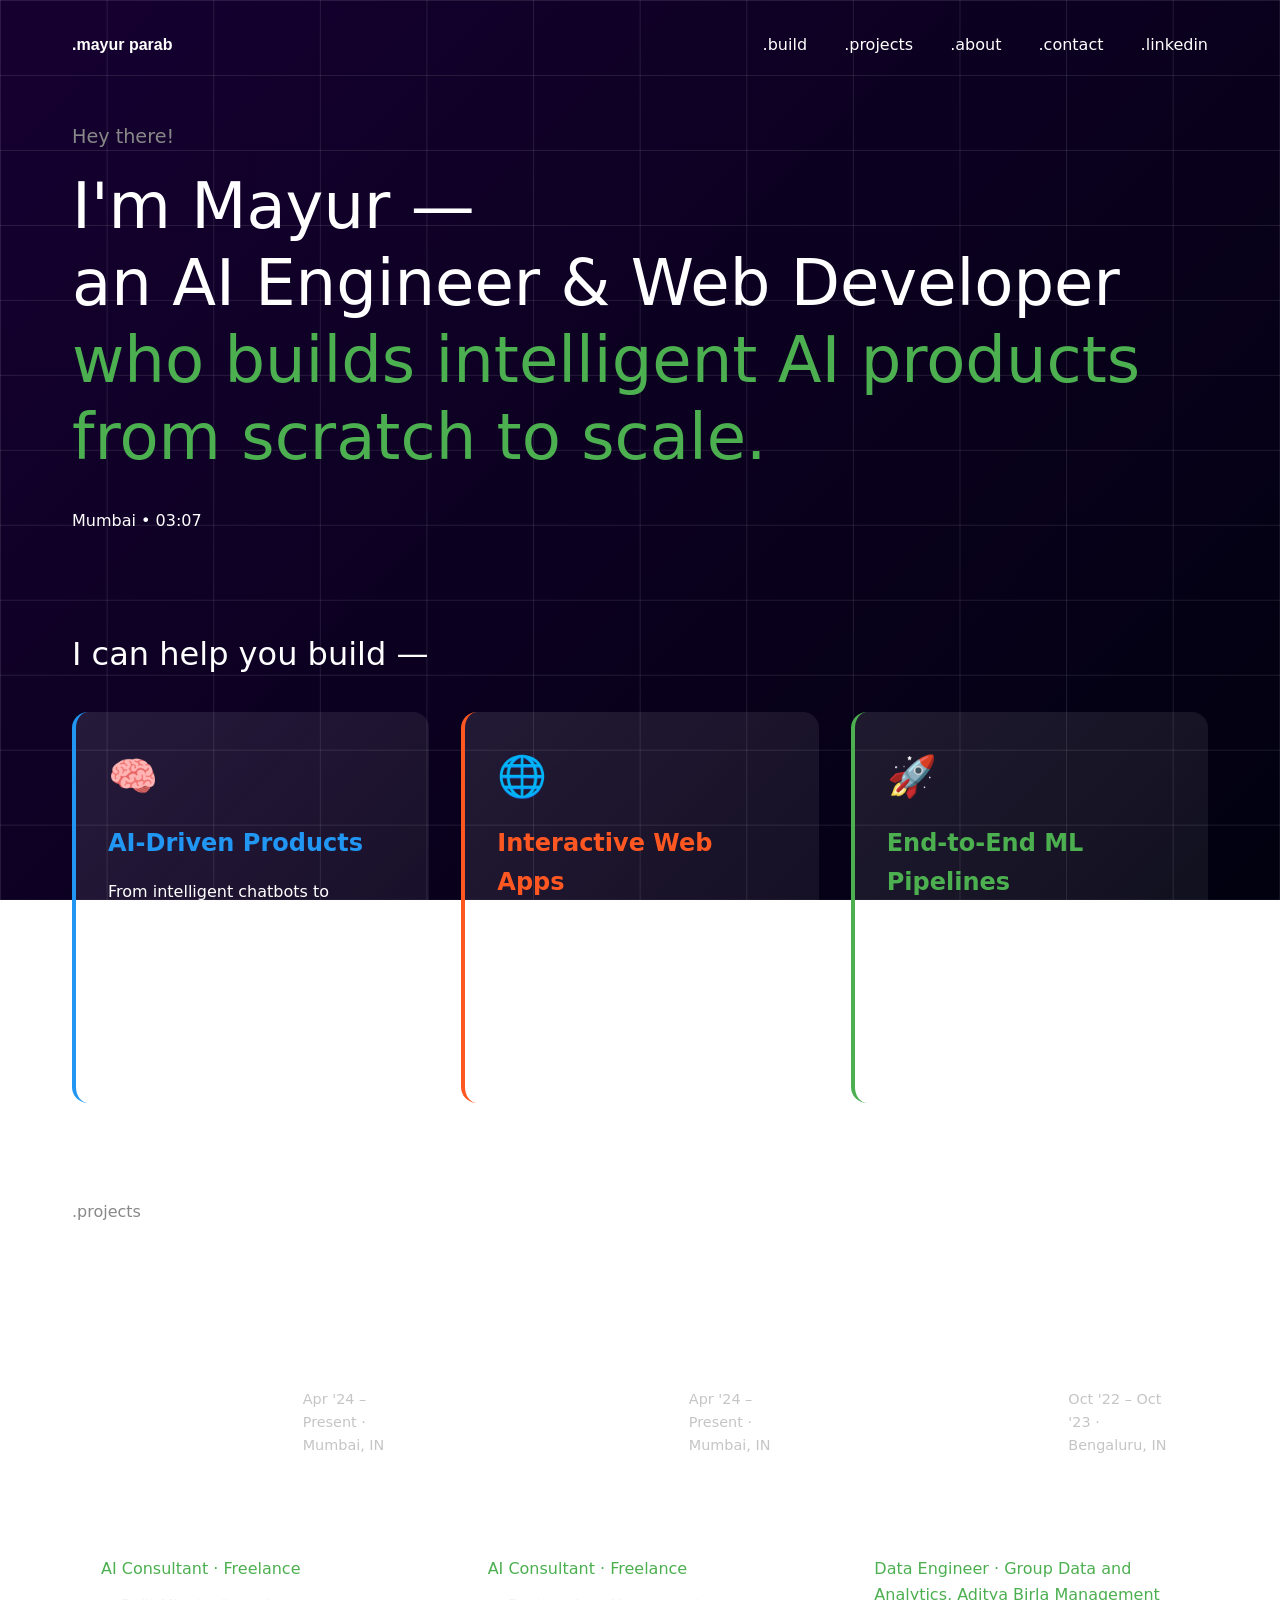
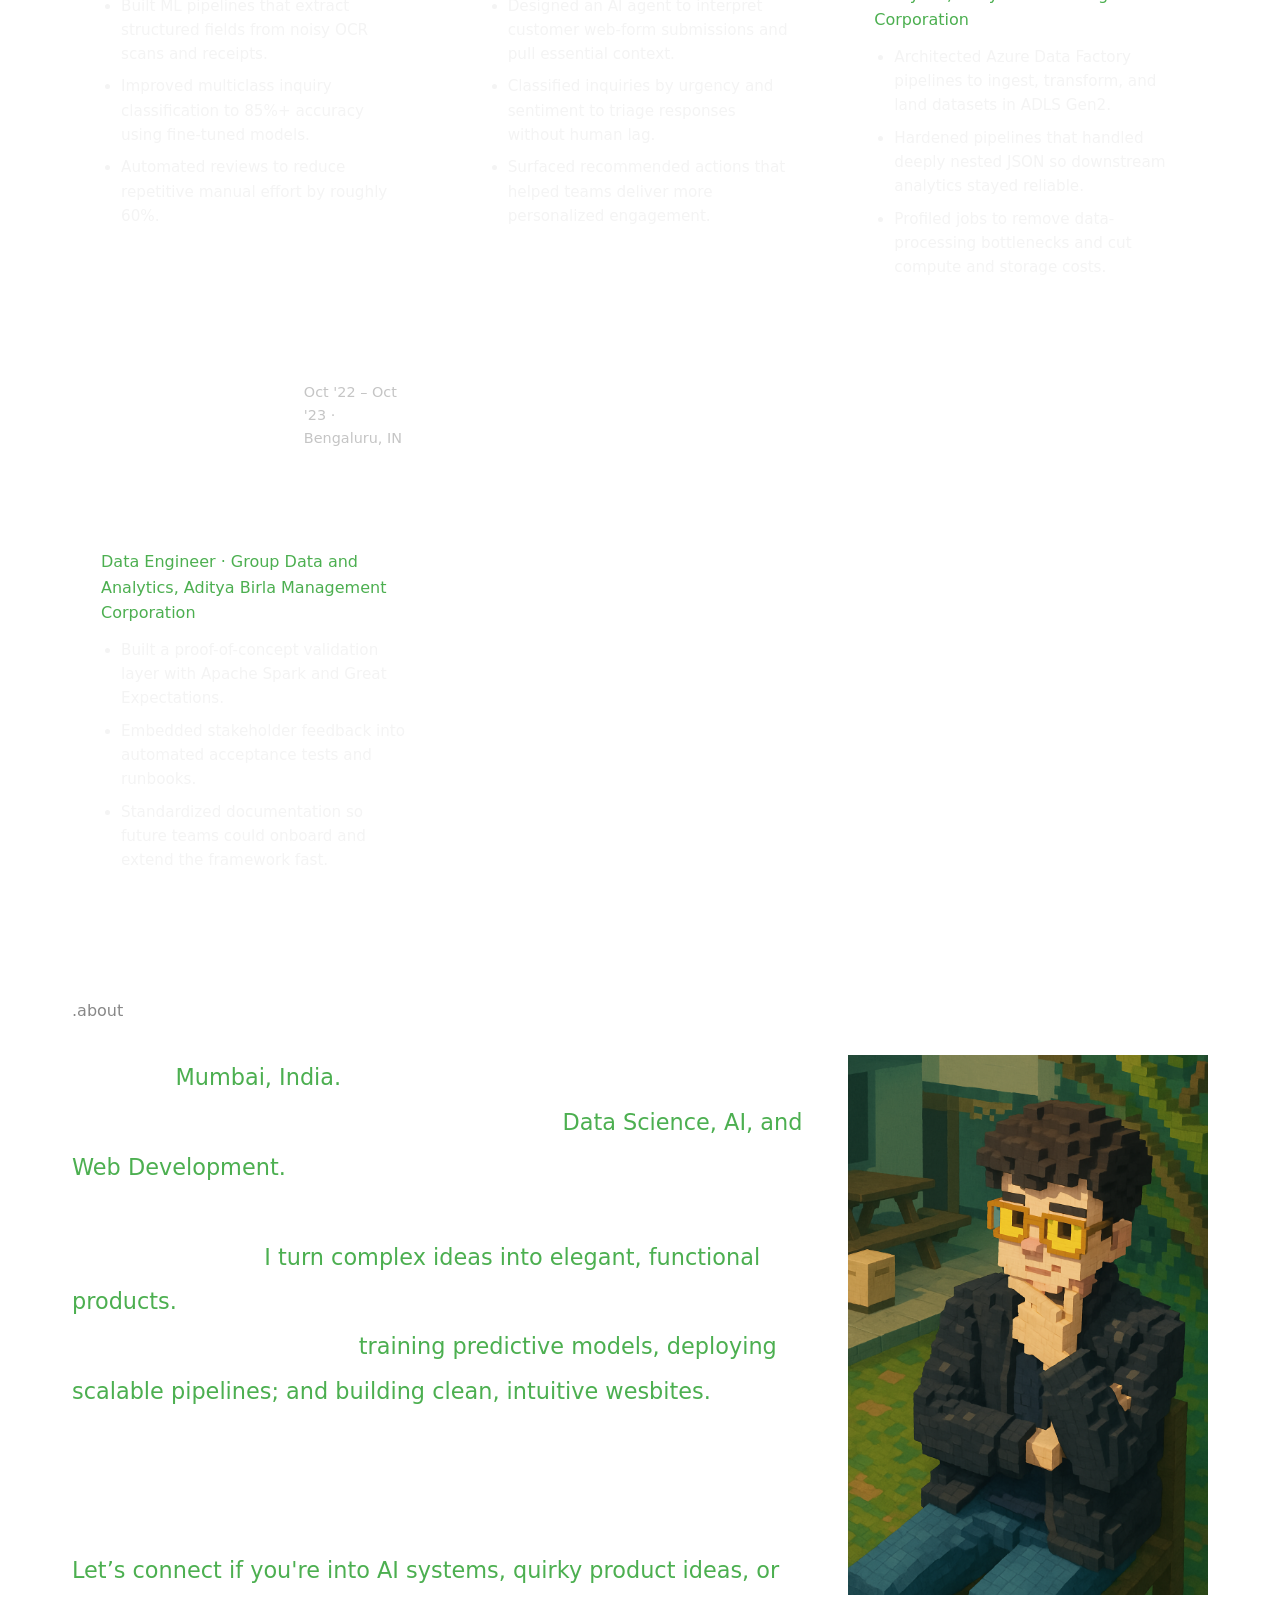
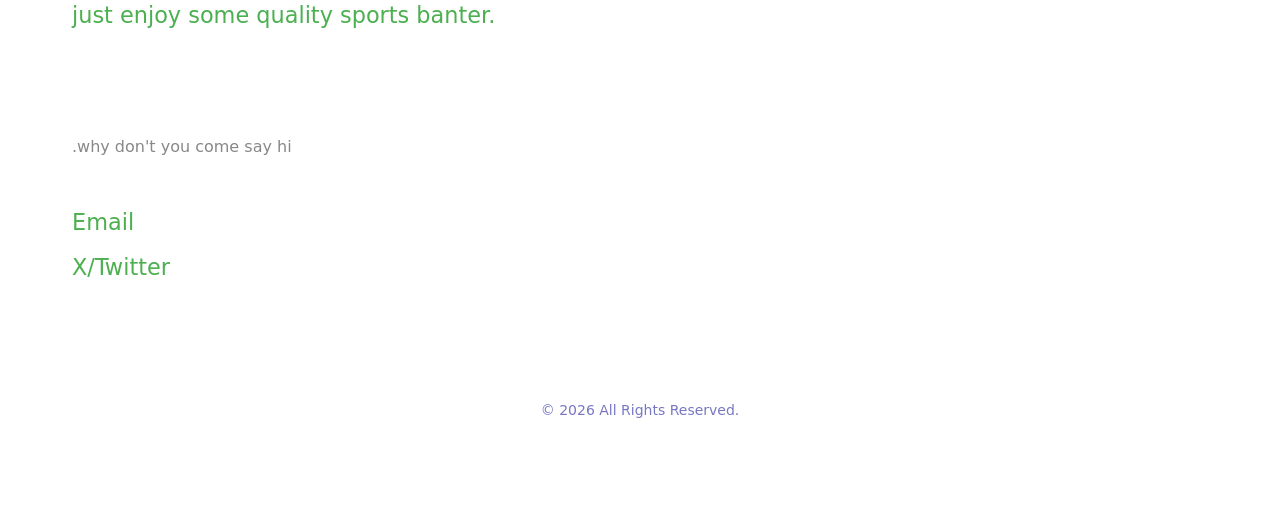
==== index.html @ 7524eac6 "updated" ====
<!DOCTYPE html>
<html lang="en">
<head>
    <meta charset="UTF-8">
    <meta name="viewport" content="width=device-width, initial-scale=1.0">
    <title>Mayur Parab - AI Engineer & Web Dev</title>
    <link rel="stylesheet" href="styles.css">
    <link rel="icon" href="data:image/svg+xml,<svg xmlns=%22http://www.w3.org/2000/svg%22 viewBox=%220 0 100 100%22><text y=%22.9em%22 font-size=%2290%22>🤖</text></svg>">
</head>
<body>
    <div class="grid-overlay"></div>
    <div class="container">
        <header class="fade-in-left">
            <div class="logo">.mayur parab</div>
            <nav>
                <a href="#build">.build</a>
                <a href="#projects">.projects</a>
                <a href="#about">.about</a>
                <a href="#contact">.contact</a>
                <a href="https://linkedin.com/in/mayurparab23" target="_blank" rel="noopener noreferrer">.linkedin</a>
            </nav>
        </header>
        <script src="config.js"></script>
        <main role="main">
            <section class="intro fade-in-left">
                <p class="greeting">Hey there!</p>
                <h1>I'm Mayur — <br>
                <span>an AI Engineer & Web Developer</span><br>
                <span class="highlight">who builds intelligent AI products from scratch to scale.</span> </h1>
                <div class="intro-footer">
                    <p id="location-info">Mumbai • 12:07 • ☁️ 28°C</p>
                    <!-- <button id="intro-resume-button" class="resume-button">.download resume</button> -->
                </div>
            </section>

            <section id="build" class="section fade-in-left">
                <h2 class="section-title-services">I can help you build —</h2>
                <div class="services-grid">
                    <div class="service-card" style="--card-color: #2196F3;">
                        <div class="service-icon">🧠</div>
                        <h3>AI-Driven Products</h3>
                        <p>From intelligent chatbots to personalized recommendation engines and LLM-powered tools — I design and develop AI systems that drive real user engagement and value.</p>
                    </div>
                    
                    <div class="service-card" style="--card-color: #FF5722;">
                        <div class="service-icon">🌐</div>
                        <h3>Interactive Web Apps</h3>
                        <p>Need a sleek frontend and robust backend? I build full-stack web applications using React, Node.js, and MongoDB, with a focus on performance, UX, and scalability.</p>
                    </div>
                    
                    <div class="service-card" style="--card-color: #4CAF50;">
                        <div class="service-icon">🚀</div>
                        <h3>End-to-End ML Pipelines</h3>
                        <p>I develop scalable machine learning pipelines—from raw data ingestion and preprocessing to model deployment on cloud platforms (AWS,GCP), with MLOps best practices and CI/CD integration.</p>
                    </div>
                </div>
            </section>

            <section id="projects" class="section projects-section fade-in-left">
                <p class="section-title">.projects</p>
                <h2 class="section-title-services">Recent builds grounded in real-world impact</h2>
                <div class="projects-grid">
                    <article class="project-card">
                        <header class="project-header">
                            <h3>AI-powered Document Processing</h3>
                            <p class="project-meta">Apr '24 &ndash; Present &middot; Mumbai, IN</p>
                        </header>
                        <p class="project-role">AI Consultant &middot; Freelance</p>
                        <ul>
                            <li>Built ML pipelines that extract structured fields from noisy OCR scans and receipts.</li>
                            <li>Improved multiclass inquiry classification to 85%+ accuracy using fine-tuned models.</li>
                            <li>Automated reviews to reduce repetitive manual effort by roughly 60%.</li>
                        </ul>
                    </article>
                    <article class="project-card">
                        <header class="project-header">
                            <h3>Customer Inquiry Handling Agent</h3>
                            <p class="project-meta">Apr '24 &ndash; Present &middot; Mumbai, IN</p>
                        </header>
                        <p class="project-role">AI Consultant &middot; Freelance</p>
                        <ul>
                            <li>Designed an AI agent to interpret customer web-form submissions and pull essential context.</li>
                            <li>Classified inquiries by urgency and sentiment to triage responses without human lag.</li>
                            <li>Surfaced recommended actions that helped teams deliver more personalized engagement.</li>
                        </ul>
                    </article>
                    <article class="project-card">
                        <header class="project-header">
                            <h3>Azure Data Lake Ingestion Suite</h3>
                            <p class="project-meta">Oct '22 &ndash; Oct '23 &middot; Bengaluru, IN</p>
                        </header>
                        <p class="project-role">Data Engineer &middot; Group Data and Analytics, Aditya Birla Management Corporation</p>
                        <ul>
                            <li>Architected Azure Data Factory pipelines to ingest, transform, and land datasets in ADLS Gen2.</li>
                            <li>Hardened pipelines that handled deeply nested JSON so downstream analytics stayed reliable.</li>
                            <li>Profiled jobs to remove data-processing bottlenecks and cut compute and storage costs.</li>
                        </ul>
                    </article>
                    <article class="project-card">
                        <header class="project-header">
                            <h3>Data Quality Automation Framework</h3>
                            <p class="project-meta">Oct '22 &ndash; Oct '23 &middot; Bengaluru, IN</p>
                        </header>
                        <p class="project-role">Data Engineer &middot; Group Data and Analytics, Aditya Birla Management Corporation</p>
                        <ul>
                            <li>Built a proof-of-concept validation layer with Apache Spark and Great Expectations.</li>
                            <li>Embedded stakeholder feedback into automated acceptance tests and runbooks.</li>
                            <li>Standardized documentation so future teams could onboard and extend the framework fast.</li>
                        </ul>
                    </article>
                </div>
            </section>

            <section id="about" class="section">
                <h2 class="section-title fade-in-left">.about</h2>
                <div class="about-content">
                    <div class="about-text fade-in-left">
                        <p>Based in <span class="highlight">Mumbai, India.</span><br>
                        I’m a hybrid engineer at the intersection of <span class="highlight">Data Science, AI, and Web Development.</span> <br>
                        With experience building ML systems and shipping production-ready web apps, <span class="highlight">I turn complex ideas into elegant, functional products.</span> <br>
                        I work across the stack— <span class="highlight">training predictive models, deploying scalable pipelines; and building clean, intuitive wesbites.</span> <br> 
                        When I’m not optimizing code or debugging workflows, you’ll find me buried in sports stats, thinking of new ways data can explain the beautiful chaos of the game. <br>
                        <span class="highlight">Let’s connect if you're into AI systems, quirky product ideas, or just enjoy some quality sports banter.</span></p>
                    </div>
                    <div class="about-image fade-in-right">
                        <img src="img\myooor_imageGen.png" alt="Mayur Parab">
                    </div>
                </div>
                <!-- <a href="#" class="section-link">about me →</a>-->
            </section>

            <section id="contact" class="section fade-in-left">
                <h2 class="section-title">.why don't you come say hi</h2>
                <div class="contact-content">
                    <div class="social-links">
                        <div class="social-link">
                            <a href="mailto:mayur.parab1223@gmail.com" class="contact-link">
                                <span class="service-name">Email</span>
                            </a>
                            <span class="service-description">- for your queries</span>
                        </div>
                        
                        <div class="social-link">
                            <a href="https://x.com/_myoooor" class="contact-link">
                                <span class="service-name">X/Twitter</span>
                            </a>
                            <span class="service-description">- my thoughts on AI, Sports, and Life</span>
                        </div>
                    </div>
                </div>
            </section>
        </main>
        <footer class="site-footer">
            <div class="container">
              <p class="copyright">&copy; <span id="current-year"></span> All Rights Reserved.</p>
            </div>
        </footer>
    </div>
    <script src="script.js"></script>
</body>
</html>
---- styles.css ----
:root {
    /* --bg-color: #121212; */
    --bg-color-start: #160031;
    --bg-color-end: #01010f;
    --text-color: #ffffff;
    --accent-color: #4CAF50;
    --grid-color: rgba(255, 255, 255, 0.1);
}

* {
    box-sizing: border-box;
    margin: 0;
    padding: 0;
}

body {
    font-family: system-ui, -apple-system, BlinkMacSystemFont, 'Segoe UI', Roboto, Oxygen, Ubuntu, Cantarell, 'Open Sans', 'Helvetica Neue', sans-serif;
    background: linear-gradient(135deg, var(--bg-color-start) 0%, var(--bg-color-end) 100%);
    background-attachment: fixed;
    /* background-color: var(--bg-color); */
    color: var(--text-color);
    line-height: 1.6;
}

.container {
    max-width: 1200px;
    margin: 0 auto;
    padding: 2rem;
}

.grid-overlay {
    position: fixed;
    top: 0;
    left: 0;
    right: 0;
    bottom: 0;
    background-image: 
        linear-gradient(to right, var(--grid-color) 1px, transparent 1px),
        linear-gradient(to bottom, var(--grid-color) 1px, transparent 1px);
    background-size: 8.33% 8.33%;
    z-index: -1;
}

header {
    display: flex;
    justify-content: space-between;
    align-items: center;
    margin-bottom: 4rem;
}

.logo {
    font-size: 1rem;
    font-weight: bold;
    font-family: Helvetica, Arial, sans-serif;
}

nav a {
    color: var(--text-color);
    text-decoration: none;
    margin-left: 2rem;
    font-size: 1rem;
}

nav a:hover {
    color: var(--accent-color);
}

.intro {
    margin-bottom: 6rem;
}

.greeting {
    font-size: 1.2rem;
    margin-bottom: 1rem;
    color: #888; /* Light gray color */
}

h1 {
    font-size: 4rem;
    line-height: 1.2;
    margin-bottom: 2rem;
    font-weight: normal;
}

.highlight {
    color: var(--accent-color);
}

.location {
    font-size: 1rem;
    opacity: 0.7;
    margin-top: 1rem;
}

/* .project {
    margin-bottom: 2rem;
    border-radius: 8px;
    overflow: hidden;
    transition: transform 0.3s ease;
    cursor: pointer;
}

.project-content {
    max-height: 400px;
    overflow: hidden;
    transition: max-height 0.5s ease;
} */


.services-grid {
    display: grid;
    grid-template-columns: repeat(auto-fill, minmax(300px, 1fr));
    gap: 2rem;
    margin-top: 2rem;
}

.service-card {
    background: linear-gradient(135deg, 
                rgba(255, 255, 255, 0.1), 
                rgba(255, 255, 255, 0.05));
    border-radius: 16px;
    backdrop-filter: blur(5px);
    border-left: 4px solid var(--card-color);
    padding: 2rem;
    transition: transform 0.3s ease, box-shadow 0.3s ease;
    position: relative;
    overflow: hidden;
}

.service-card::before {
    content: '';
    position: absolute;
    top: 0;
    left: 0;
    width: 100%;
    height: 100%;
    background: linear-gradient(135deg, 
                rgba(var(--card-color-rgb), 0.2), 
                transparent);
    opacity: 0;
    transition: opacity 0.3s ease;
    z-index: -1;
}

.service-card:hover {
    transform: translateY(-5px);
    box-shadow: 0 10px 20px rgba(0, 0, 0, 0.2);
}

.service-card:hover::before {
    opacity: 1;
}

.service-icon {
    font-size: 2.5rem;
    margin-bottom: 1rem;
}

.service-card h3 {
    font-size: 1.5rem;
    margin-bottom: 1rem;
    color: var(--card-color);
}

.service-card p {
    font-size: 1rem;
    line-height: 1.6;
}

/* Convert hex to RGB for the cards */
.service-card[style*="--card-color: #2196F3"] {
    --card-color-rgb: 33, 150, 243;
}

.service-card[style*="--card-color: #FF5722"] {
    --card-color-rgb: 255, 87, 34;
}

.service-card[style*="--card-color: #4CAF50"] {
    --card-color-rgb: 76, 175, 80;
}

.projects-section {
    margin-top: 6rem;
}

.projects-grid {
    display: grid;
    grid-template-columns: repeat(auto-fill, minmax(320px, 1fr));
    gap: 1.5rem;
    margin-top: 2rem;
}

.project-card {
    background: rgba(255, 255, 255, 0.08);
    border: 1px solid rgba(255, 255, 255, 0.08);
    border-radius: 16px;
    padding: 1.75rem;
    display: flex;
    flex-direction: column;
    gap: 0.5rem;
}

.project-header h3 {
    font-size: 1.4rem;
}

.project-meta {
    font-size: 0.9rem;
    color: #c5c5c5;
}

.project-role {
    font-size: 1rem;
    color: var(--accent-color);
    margin-top: 0.5rem;
}

.project-card ul {
    margin: 0.25rem 0 0;
    padding-left: 1.25rem;
    display: flex;
    flex-direction: column;
    gap: 0.5rem;
}

.project-card li {
    font-size: 0.95rem;
    color: #f4f4f4;
}

/* Media query adjustments */
@media (max-width: 768px) {
    .services-grid {
        grid-template-columns: 1fr;
    }

    .projects-grid {
        grid-template-columns: 1fr;
    }
}


#about, #contact {
    margin-top: 6rem;
    position: relative;
}

.section-title-services {
    font-size: 2rem;
    font-weight: normal;
    color: #ffffff;
    margin-bottom: 2rem;
}

.section-title {
    font-size: 1rem;
    font-weight: normal;
    color: #888888;
    margin-bottom: 2rem;
}

.about-content {
    display: flex;
    justify-content: space-between;
    align-items: flex-start;
}

.about-text {
    flex: 1;
    font-size: 1.4rem;
    line-height: 2;
    margin-right: 2rem;
}

.about-image {
    flex: 0 0 360px;
}

.about-image img {
    width: 100%;
    height: auto;
}

.contact-content {
    display: flex;
    flex-direction: column;
    align-items: flex-start;
    gap: 0.5rem;
    font-size: 1.4rem;
    line-height: 1.4;
    margin-bottom: 2rem;
    position: relative;
    padding-bottom: 1.5rem;
}

.contact-content p {
    margin-bottom: 0.35rem;
}

.email-highlight {
    margin-bottom: 0.5rem;
    color: var(--accent-color);
    text-decoration: none;
}

.email-highlight:hover {
    text-decoration: underline;
}

#contact-card a[href^="mailto:"] {
    color: var(--accent-color);
}

.section-link {
    background-color: transparent;
    /* color: var(--text-color); */
    border: 0.0625rem solid var(--text-color);
    display: inline-block;
    padding: 0.5rem 1rem;
    color: #fff;
    text-decoration: none;
    font-size: 0.9rem;
    transition: background-color 0.3s, color 0.3s;
}

.section-link:hover {
    background-color: #fff;
    color: #000;
}

#contact-card {
    background-color: rgba(255, 255, 255, 0.1);
    border-radius: 8px;
    padding: 1rem;
    display: none;
    margin-top: 20px;
    /* margin-top: 1rem; */
    transition: max-height 0.3s ease-out, opacity 0.3s ease-out;
    max-height: 0;
    opacity: 0;
    overflow: hidden;
}

.intro-footer {
    display: flex;
    justify-content: space-between;
    align-items: center;
    margin-top: 2rem;
  }
  
#location-info {
    margin: 0;
  }


/* Update your social-links and social-link classes */
.social-links {
    display: flex;
    flex-direction: column;
    gap: 0.8rem;
    margin-top: 1rem;
}

.social-link {
    display: flex;
    align-items: center;
    gap: 0.5rem;
}

/* Style for the service name (Email, X/Twitter) */
.service-name {
    color: var(--accent-color);
    font-weight: 420;
    position: relative;
    transition: color 0.2s ease;
}

/* Style for the description text */
.service-description {
    color: var(--text-color);
}

/* Hover underline effect for service names */
.service-name::after {
    content: '';
    position: absolute;
    width: 0;
    height: 2px;
    bottom: -4px;
    left: 0;
    background-color: var(--accent-color);
    transition: width 0.3s ease;
}

.service-name:hover::after {
    width: 100%;
}

/* Link container */
.contact-link {
    text-decoration: none;
    display: inline-flex;
    align-items: center;
}

.contact-link:hover .service-name {
    text-decoration: none;
}

@media (max-width: 768px) {
    .container {
        padding: 1rem;
    }

    h1 {
        font-size: 2.5rem;
    }

    .project h2 {
        font-size: 2rem;
    }

    .about-content {
        flex-direction: column;
    }

    .about-text {
        font-size: 1.5rem;
        margin-right: 0;
        margin-bottom: 2rem;
    }

    .about-image {
        flex: 0 0 100%;
    }

    .contact-content {
        align-items: center
    }

    .intro-footer {
        flex-direction: column;
        align-items: flex-start;
        gap: 1rem;
    }
}

/* Fade-in animations */
@keyframes fadeInLeft {
    from { opacity: 0; transform: translateX(-20px); }
    to { opacity: 1; transform: translateX(0); }
  }

@keyframes fadeInRight {
    from { opacity: 0; transform: translateX(20px); }
    to { opacity: 1; transform: translateX(0); }
  }
  
.fade-in-left {
    opacity: 0;
    animation: fadeInLeft 1s ease-out forwards;
  }
  
.fade-in-right {
    opacity: 0;
    animation: fadeInRight 1s ease-out forwards;
  }

  .site-footer {
    padding: 20px 0;
    text-align: center;
    margin-top: 40px;
    /* border-top: 1px solid #e7e7e7; */
  }
  
  .copyright {
    color: #7777c4;
    font-size: 14px;
    margin: 0;
  }
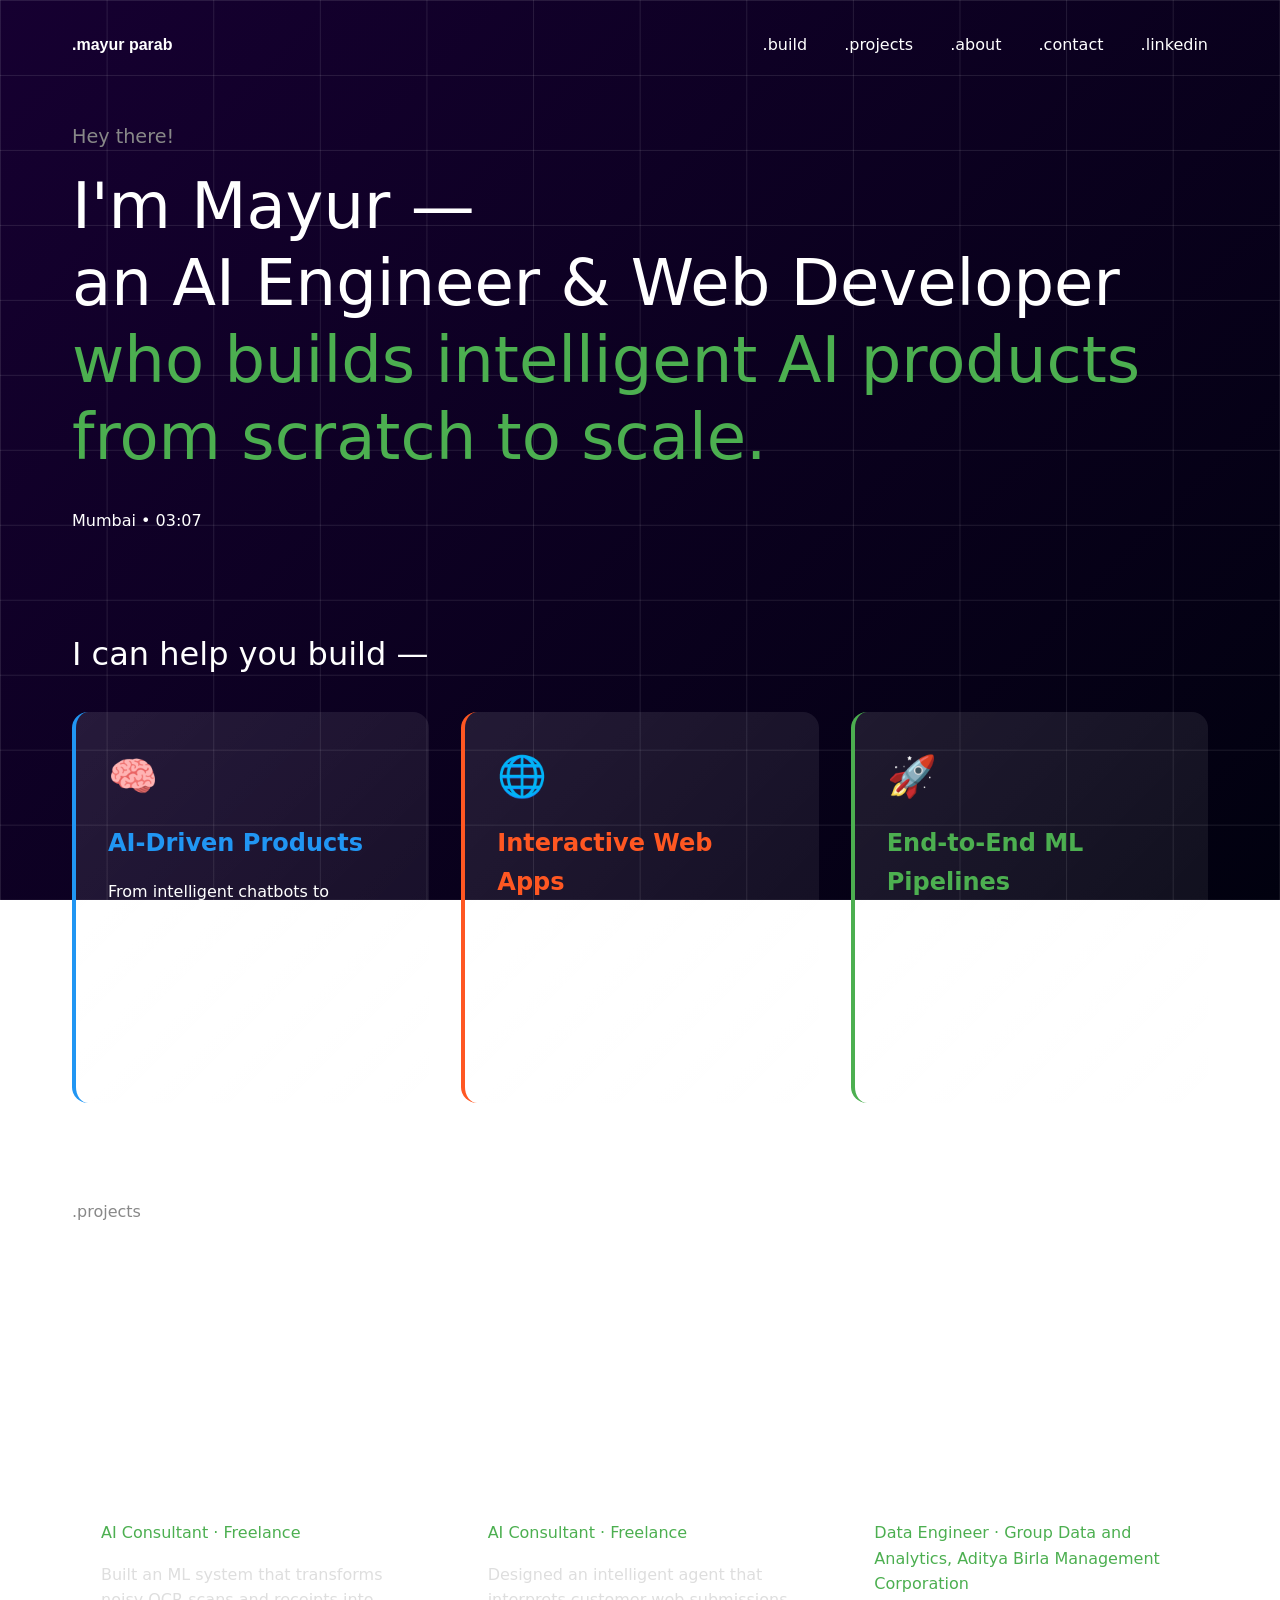
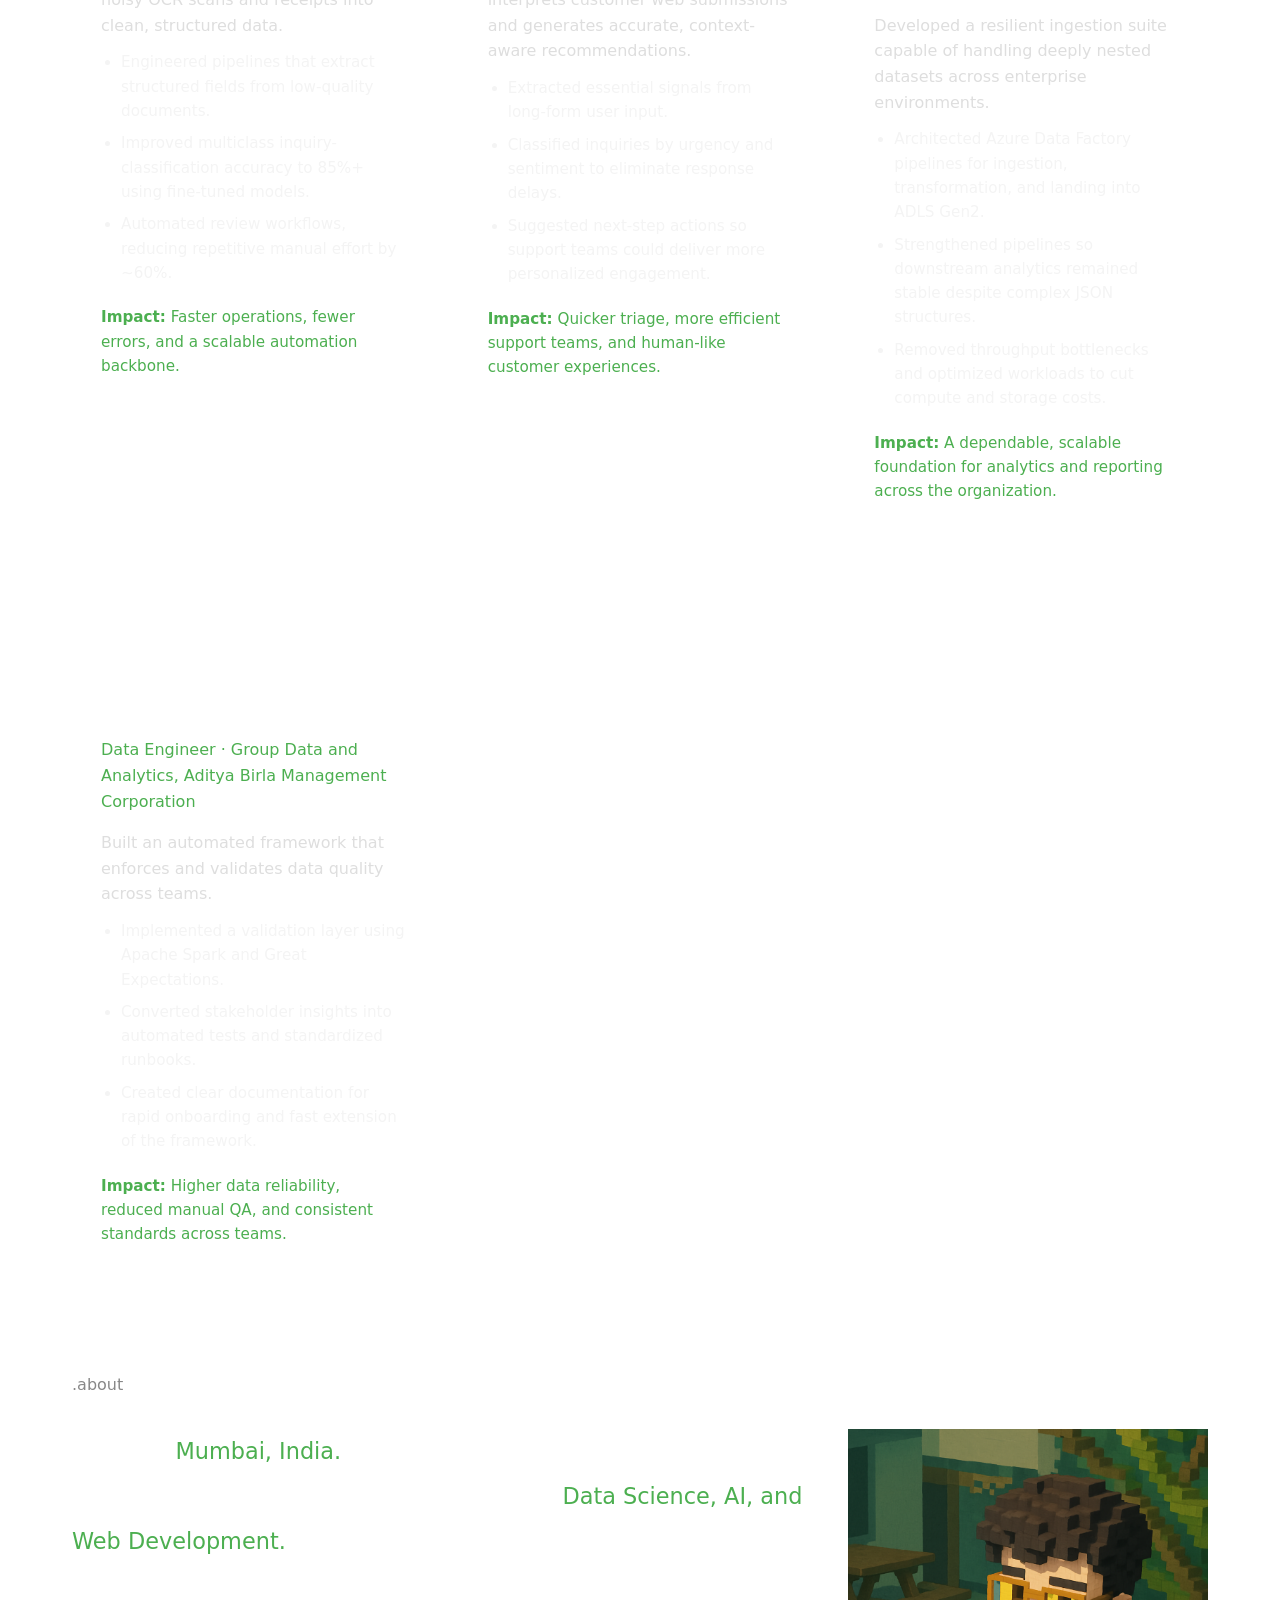
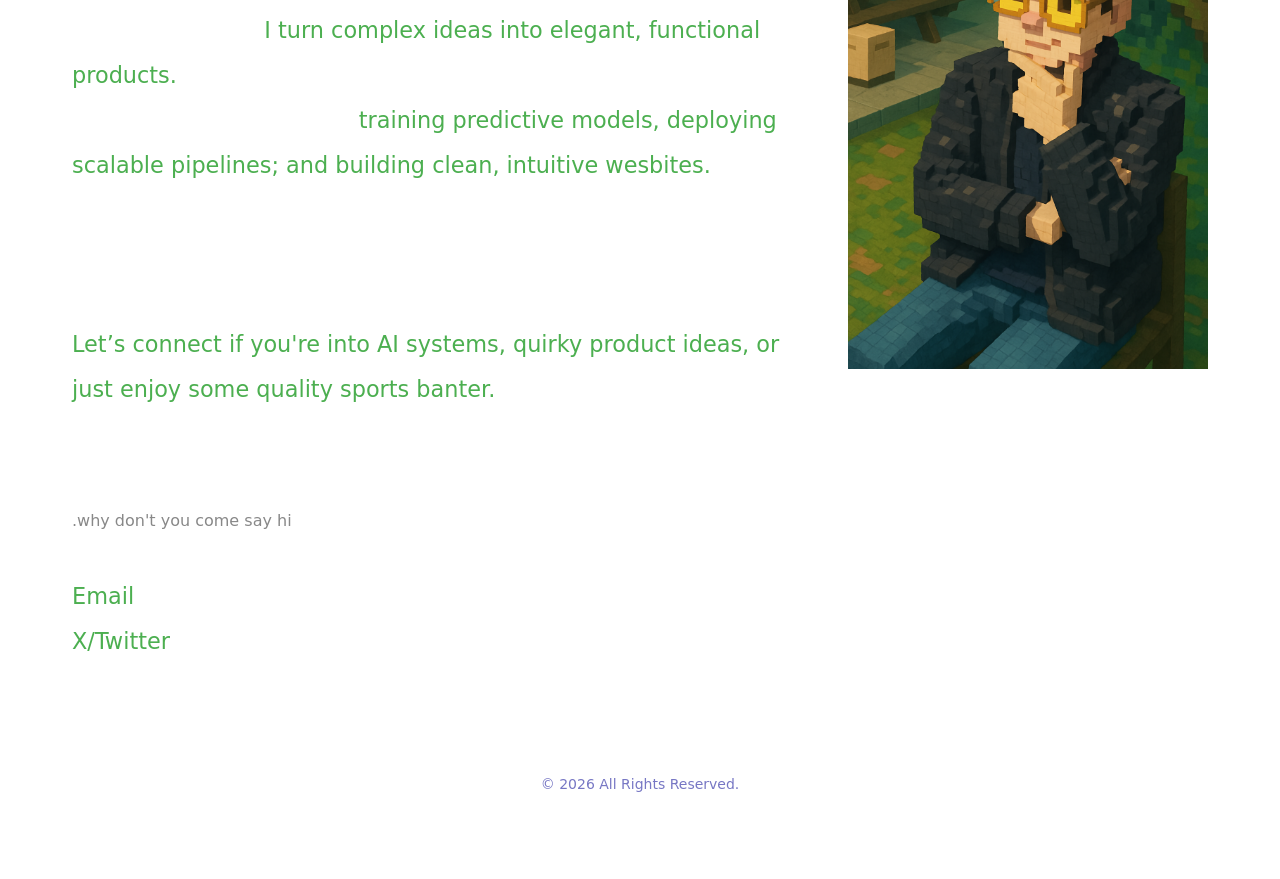
==== commit a6ac138d: "updated" ====
--- a/index.html
+++ b/index.html
@@ -63,50 +63,54 @@
                     <article class="project-card">
                         <header class="project-header">
                             <h3>AI-powered Document Processing</h3>
-                            <p class="project-meta">Apr '24 &ndash; Present &middot; Mumbai, IN</p>
                         </header>
                         <p class="project-role">AI Consultant &middot; Freelance</p>
+                        <p class="project-summary">Built an ML system that transforms noisy OCR scans and receipts into clean, structured data.</p>
                         <ul>
-                            <li>Built ML pipelines that extract structured fields from noisy OCR scans and receipts.</li>
-                            <li>Improved multiclass inquiry classification to 85%+ accuracy using fine-tuned models.</li>
-                            <li>Automated reviews to reduce repetitive manual effort by roughly 60%.</li>
+                            <li>Engineered pipelines that extract structured fields from low-quality documents.</li>
+                            <li>Improved multiclass inquiry-classification accuracy to 85%+ using fine-tuned models.</li>
+                            <li>Automated review workflows, reducing repetitive manual effort by ~60%.</li>
                         </ul>
+                        <p class="project-impact"><strong>Impact:</strong> Faster operations, fewer errors, and a scalable automation backbone.</p>
                     </article>
                     <article class="project-card">
                         <header class="project-header">
                             <h3>Customer Inquiry Handling Agent</h3>
-                            <p class="project-meta">Apr '24 &ndash; Present &middot; Mumbai, IN</p>
                         </header>
                         <p class="project-role">AI Consultant &middot; Freelance</p>
+                        <p class="project-summary">Designed an intelligent agent that interprets customer web submissions and generates accurate, context-aware recommendations.</p>
                         <ul>
-                            <li>Designed an AI agent to interpret customer web-form submissions and pull essential context.</li>
-                            <li>Classified inquiries by urgency and sentiment to triage responses without human lag.</li>
-                            <li>Surfaced recommended actions that helped teams deliver more personalized engagement.</li>
+                            <li>Extracted essential signals from long-form user input.</li>
+                            <li>Classified inquiries by urgency and sentiment to eliminate response delays.</li>
+                            <li>Suggested next-step actions so support teams could deliver more personalized engagement.</li>
                         </ul>
+                        <p class="project-impact"><strong>Impact:</strong> Quicker triage, more efficient support teams, and human-like customer experiences.</p>
                     </article>
                     <article class="project-card">
                         <header class="project-header">
                             <h3>Azure Data Lake Ingestion Suite</h3>
-                            <p class="project-meta">Oct '22 &ndash; Oct '23 &middot; Bengaluru, IN</p>
                         </header>
                         <p class="project-role">Data Engineer &middot; Group Data and Analytics, Aditya Birla Management Corporation</p>
+                        <p class="project-summary">Developed a resilient ingestion suite capable of handling deeply nested datasets across enterprise environments.</p>
                         <ul>
-                            <li>Architected Azure Data Factory pipelines to ingest, transform, and land datasets in ADLS Gen2.</li>
-                            <li>Hardened pipelines that handled deeply nested JSON so downstream analytics stayed reliable.</li>
-                            <li>Profiled jobs to remove data-processing bottlenecks and cut compute and storage costs.</li>
+                            <li>Architected Azure Data Factory pipelines for ingestion, transformation, and landing into ADLS Gen2.</li>
+                            <li>Strengthened pipelines so downstream analytics remained stable despite complex JSON structures.</li>
+                            <li>Removed throughput bottlenecks and optimized workloads to cut compute and storage costs.</li>
                         </ul>
+                        <p class="project-impact"><strong>Impact:</strong> A dependable, scalable foundation for analytics and reporting across the organization.</p>
                     </article>
                     <article class="project-card">
                         <header class="project-header">
                             <h3>Data Quality Automation Framework</h3>
-                            <p class="project-meta">Oct '22 &ndash; Oct '23 &middot; Bengaluru, IN</p>
                         </header>
                         <p class="project-role">Data Engineer &middot; Group Data and Analytics, Aditya Birla Management Corporation</p>
+                        <p class="project-summary">Built an automated framework that enforces and validates data quality across teams.</p>
                         <ul>
-                            <li>Built a proof-of-concept validation layer with Apache Spark and Great Expectations.</li>
-                            <li>Embedded stakeholder feedback into automated acceptance tests and runbooks.</li>
-                            <li>Standardized documentation so future teams could onboard and extend the framework fast.</li>
+                            <li>Implemented a validation layer using Apache Spark and Great Expectations.</li>
+                            <li>Converted stakeholder insights into automated tests and standardized runbooks.</li>
+                            <li>Created clear documentation for rapid onboarding and fast extension of the framework.</li>
                         </ul>
+                        <p class="project-impact"><strong>Impact:</strong> Higher data reliability, reduced manual QA, and consistent standards across teams.</p>
                     </article>
                 </div>
             </section>
--- a/styles.css
+++ b/styles.css
@@ -216,6 +216,12 @@
     margin-top: 0.5rem;
 }
 
+.project-summary {
+    font-size: 1rem;
+    color: #dedede;
+    margin-top: 0.5rem;
+}
+
 .project-card ul {
     margin: 0.25rem 0 0;
     padding-left: 1.25rem;
@@ -227,6 +233,13 @@
 .project-card li {
     font-size: 0.95rem;
     color: #f4f4f4;
+}
+
+.project-impact {
+    margin-top: 0.75rem;
+    font-size: 0.95rem;
+    color: var(--accent-color);
+    font-weight: 500;
 }
 
 /* Media query adjustments */
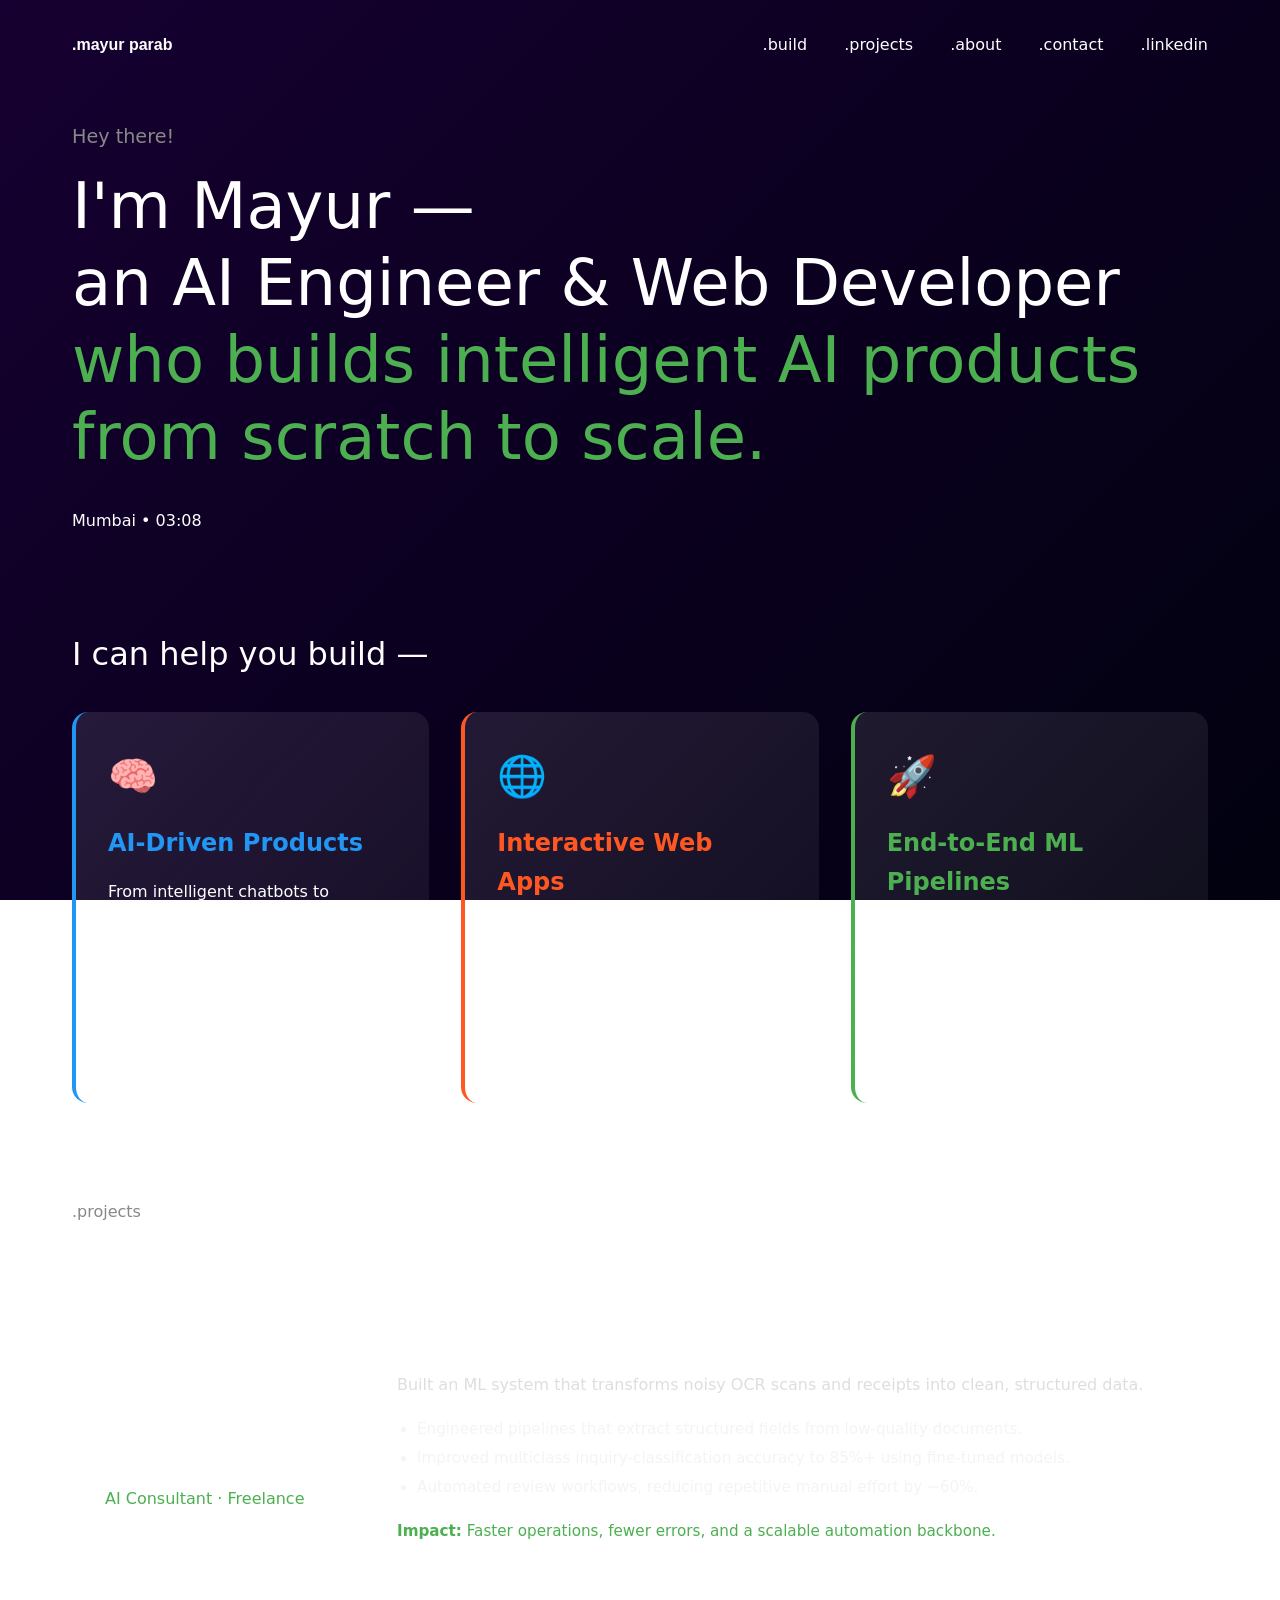
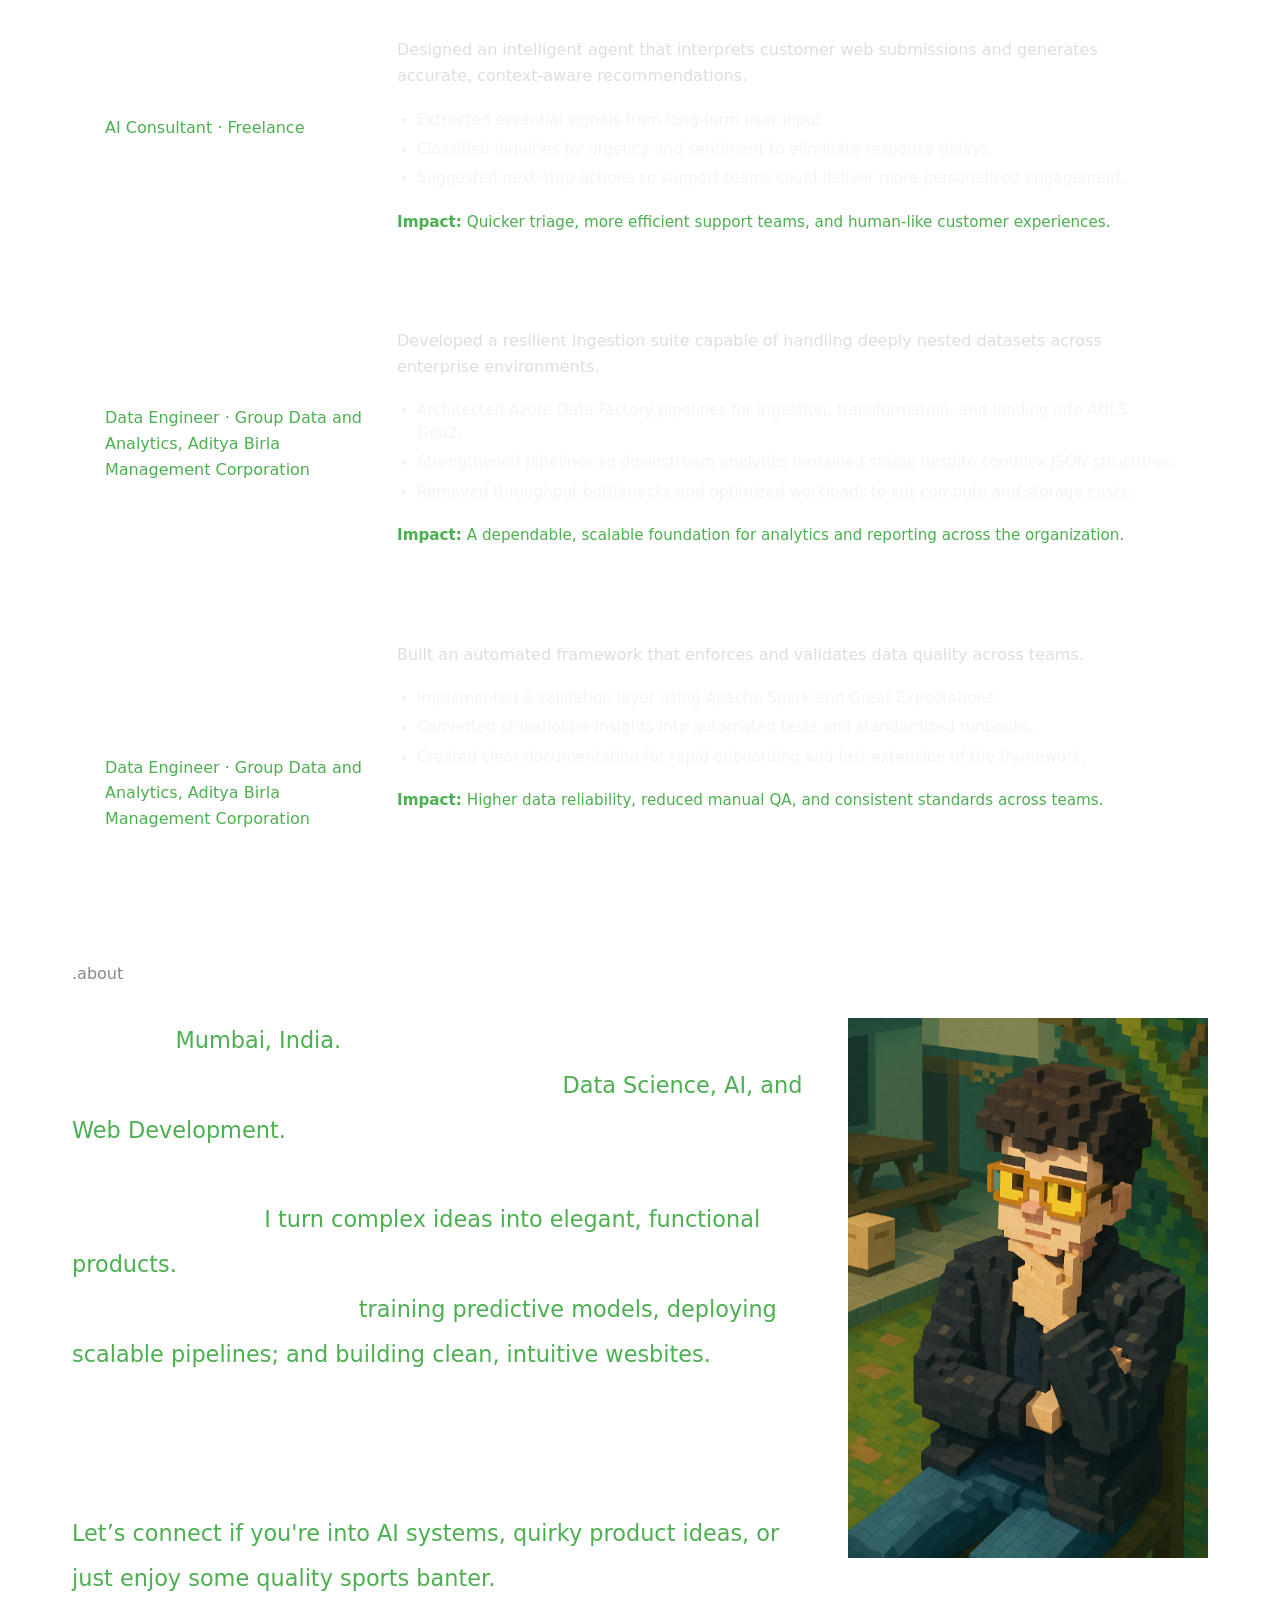
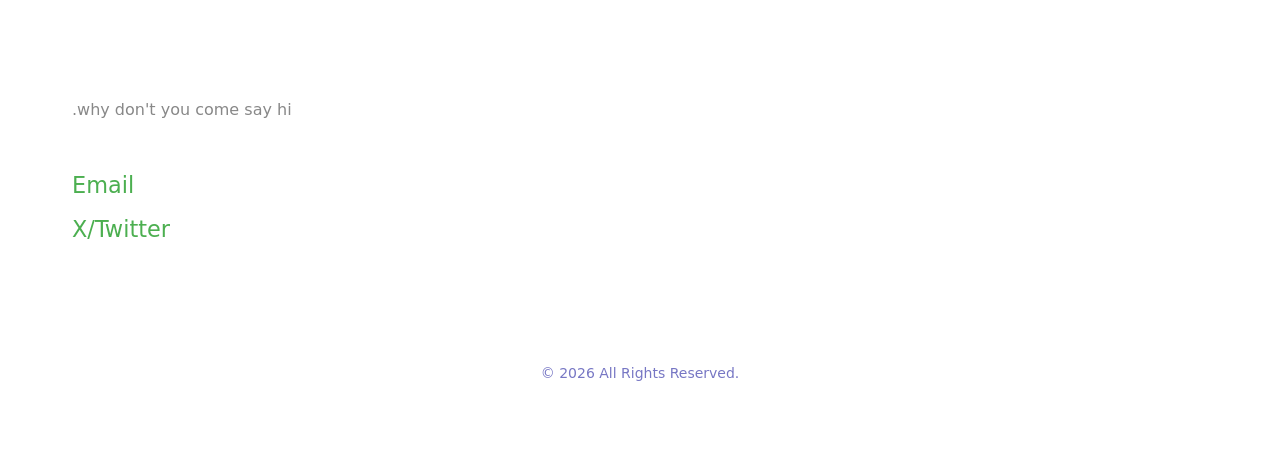
==== commit 60dc00ef: "updated" ====
--- a/index.html
+++ b/index.html
@@ -61,56 +61,64 @@
                 <h2 class="section-title-services">Recent builds grounded in real-world impact</h2>
                 <div class="projects-grid">
                     <article class="project-card">
-                        <header class="project-header">
+                        <div class="project-meta-column">
                             <h3>AI-powered Document Processing</h3>
-                        </header>
-                        <p class="project-role">AI Consultant &middot; Freelance</p>
-                        <p class="project-summary">Built an ML system that transforms noisy OCR scans and receipts into clean, structured data.</p>
-                        <ul>
-                            <li>Engineered pipelines that extract structured fields from low-quality documents.</li>
-                            <li>Improved multiclass inquiry-classification accuracy to 85%+ using fine-tuned models.</li>
-                            <li>Automated review workflows, reducing repetitive manual effort by ~60%.</li>
-                        </ul>
-                        <p class="project-impact"><strong>Impact:</strong> Faster operations, fewer errors, and a scalable automation backbone.</p>
+                            <p class="project-role">AI Consultant &middot; Freelance</p>
+                        </div>
+                        <div class="project-details">
+                            <p class="project-summary">Built an ML system that transforms noisy OCR scans and receipts into clean, structured data.</p>
+                            <ul>
+                                <li>Engineered pipelines that extract structured fields from low-quality documents.</li>
+                                <li>Improved multiclass inquiry-classification accuracy to 85%+ using fine-tuned models.</li>
+                                <li>Automated review workflows, reducing repetitive manual effort by ~60%.</li>
+                            </ul>
+                            <p class="project-impact"><strong>Impact:</strong> Faster operations, fewer errors, and a scalable automation backbone.</p>
+                        </div>
                     </article>
                     <article class="project-card">
-                        <header class="project-header">
+                        <div class="project-meta-column">
                             <h3>Customer Inquiry Handling Agent</h3>
-                        </header>
-                        <p class="project-role">AI Consultant &middot; Freelance</p>
-                        <p class="project-summary">Designed an intelligent agent that interprets customer web submissions and generates accurate, context-aware recommendations.</p>
-                        <ul>
-                            <li>Extracted essential signals from long-form user input.</li>
-                            <li>Classified inquiries by urgency and sentiment to eliminate response delays.</li>
-                            <li>Suggested next-step actions so support teams could deliver more personalized engagement.</li>
-                        </ul>
-                        <p class="project-impact"><strong>Impact:</strong> Quicker triage, more efficient support teams, and human-like customer experiences.</p>
+                            <p class="project-role">AI Consultant &middot; Freelance</p>
+                        </div>
+                        <div class="project-details">
+                            <p class="project-summary">Designed an intelligent agent that interprets customer web submissions and generates accurate, context-aware recommendations.</p>
+                            <ul>
+                                <li>Extracted essential signals from long-form user input.</li>
+                                <li>Classified inquiries by urgency and sentiment to eliminate response delays.</li>
+                                <li>Suggested next-step actions so support teams could deliver more personalized engagement.</li>
+                            </ul>
+                            <p class="project-impact"><strong>Impact:</strong> Quicker triage, more efficient support teams, and human-like customer experiences.</p>
+                        </div>
                     </article>
                     <article class="project-card">
-                        <header class="project-header">
+                        <div class="project-meta-column">
                             <h3>Azure Data Lake Ingestion Suite</h3>
-                        </header>
-                        <p class="project-role">Data Engineer &middot; Group Data and Analytics, Aditya Birla Management Corporation</p>
-                        <p class="project-summary">Developed a resilient ingestion suite capable of handling deeply nested datasets across enterprise environments.</p>
-                        <ul>
-                            <li>Architected Azure Data Factory pipelines for ingestion, transformation, and landing into ADLS Gen2.</li>
-                            <li>Strengthened pipelines so downstream analytics remained stable despite complex JSON structures.</li>
-                            <li>Removed throughput bottlenecks and optimized workloads to cut compute and storage costs.</li>
-                        </ul>
-                        <p class="project-impact"><strong>Impact:</strong> A dependable, scalable foundation for analytics and reporting across the organization.</p>
+                            <p class="project-role">Data Engineer &middot; Group Data and Analytics, Aditya Birla Management Corporation</p>
+                        </div>
+                        <div class="project-details">
+                            <p class="project-summary">Developed a resilient ingestion suite capable of handling deeply nested datasets across enterprise environments.</p>
+                            <ul>
+                                <li>Architected Azure Data Factory pipelines for ingestion, transformation, and landing into ADLS Gen2.</li>
+                                <li>Strengthened pipelines so downstream analytics remained stable despite complex JSON structures.</li>
+                                <li>Removed throughput bottlenecks and optimized workloads to cut compute and storage costs.</li>
+                            </ul>
+                            <p class="project-impact"><strong>Impact:</strong> A dependable, scalable foundation for analytics and reporting across the organization.</p>
+                        </div>
                     </article>
                     <article class="project-card">
-                        <header class="project-header">
+                        <div class="project-meta-column">
                             <h3>Data Quality Automation Framework</h3>
-                        </header>
-                        <p class="project-role">Data Engineer &middot; Group Data and Analytics, Aditya Birla Management Corporation</p>
-                        <p class="project-summary">Built an automated framework that enforces and validates data quality across teams.</p>
-                        <ul>
-                            <li>Implemented a validation layer using Apache Spark and Great Expectations.</li>
-                            <li>Converted stakeholder insights into automated tests and standardized runbooks.</li>
-                            <li>Created clear documentation for rapid onboarding and fast extension of the framework.</li>
-                        </ul>
-                        <p class="project-impact"><strong>Impact:</strong> Higher data reliability, reduced manual QA, and consistent standards across teams.</p>
+                            <p class="project-role">Data Engineer &middot; Group Data and Analytics, Aditya Birla Management Corporation</p>
+                        </div>
+                        <div class="project-details">
+                            <p class="project-summary">Built an automated framework that enforces and validates data quality across teams.</p>
+                            <ul>
+                                <li>Implemented a validation layer using Apache Spark and Great Expectations.</li>
+                                <li>Converted stakeholder insights into automated tests and standardized runbooks.</li>
+                                <li>Created clear documentation for rapid onboarding and fast extension of the framework.</li>
+                            </ul>
+                            <p class="project-impact"><strong>Impact:</strong> Higher data reliability, reduced manual QA, and consistent standards across teams.</p>
+                        </div>
                     </article>
                 </div>
             </section>
--- a/styles.css
+++ b/styles.css
@@ -29,16 +29,7 @@
 }
 
 .grid-overlay {
-    position: fixed;
-    top: 0;
-    left: 0;
-    right: 0;
-    bottom: 0;
-    background-image: 
-        linear-gradient(to right, var(--grid-color) 1px, transparent 1px),
-        linear-gradient(to bottom, var(--grid-color) 1px, transparent 1px);
-    background-size: 8.33% 8.33%;
-    z-index: -1;
+    display: none;
 }
 
 header {
@@ -185,9 +176,9 @@
 }
 
 .projects-grid {
-    display: grid;
-    grid-template-columns: repeat(auto-fill, minmax(320px, 1fr));
-    gap: 1.5rem;
+    display: flex;
+    flex-direction: column;
+    gap: 1.75rem;
     margin-top: 2rem;
 }
 
@@ -195,44 +186,56 @@
     background: rgba(255, 255, 255, 0.08);
     border: 1px solid rgba(255, 255, 255, 0.08);
     border-radius: 16px;
-    padding: 1.75rem;
+    padding: 2rem;
+    display: flex;
+    gap: 2rem;
+    align-items: flex-start;
+}
+
+.project-meta-column {
+    flex: 0 0 260px;
+    display: flex;
+    flex-direction: column;
+    gap: 0.35rem;
+}
+
+.project-meta-column h3 {
+    font-size: 1.4rem;
+    margin: 0;
+}
+
+.project-role {
+    font-size: 1rem;
+    color: var(--accent-color);
+    margin: 0;
+}
+
+.project-details {
+    flex: 1;
     display: flex;
     flex-direction: column;
     gap: 0.5rem;
 }
 
-.project-header h3 {
-    font-size: 1.4rem;
-}
-
-.project-meta {
-    font-size: 0.9rem;
-    color: #c5c5c5;
-}
-
-.project-role {
-    font-size: 1rem;
-    color: var(--accent-color);
-    margin-top: 0.5rem;
-}
-
 .project-summary {
     font-size: 1rem;
     color: #dedede;
-    margin-top: 0.5rem;
+    margin: 0;
+    line-height: 1.6;
 }
 
 .project-card ul {
-    margin: 0.25rem 0 0;
+    margin: 0.75rem 0 0;
     padding-left: 1.25rem;
     display: flex;
     flex-direction: column;
-    gap: 0.5rem;
+    gap: 0.4rem;
 }
 
 .project-card li {
     font-size: 0.95rem;
     color: #f4f4f4;
+    line-height: 1.5;
 }
 
 .project-impact {
@@ -248,8 +251,13 @@
         grid-template-columns: 1fr;
     }
 
-    .projects-grid {
-        grid-template-columns: 1fr;
+    .project-card {
+        flex-direction: column;
+        gap: 1.25rem;
+    }
+
+    .project-meta-column {
+        flex: 1;
     }
 }
 
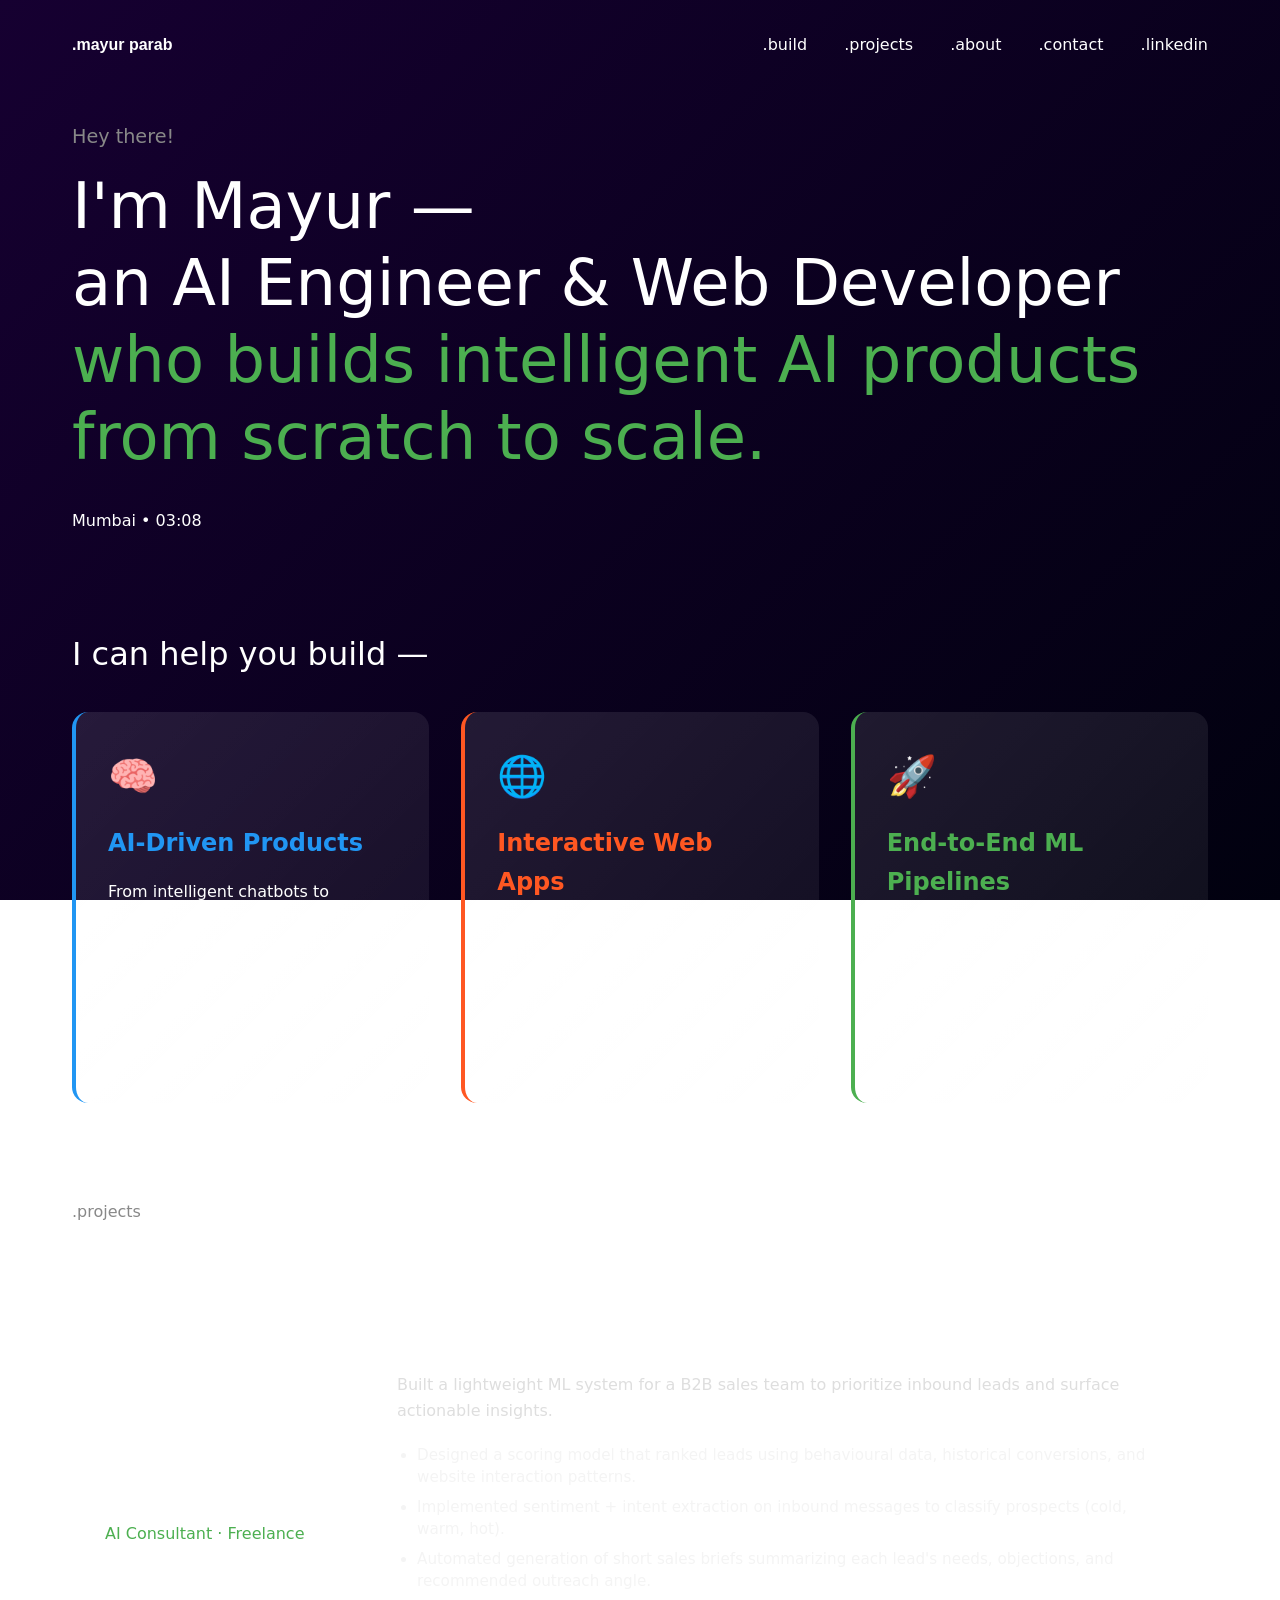
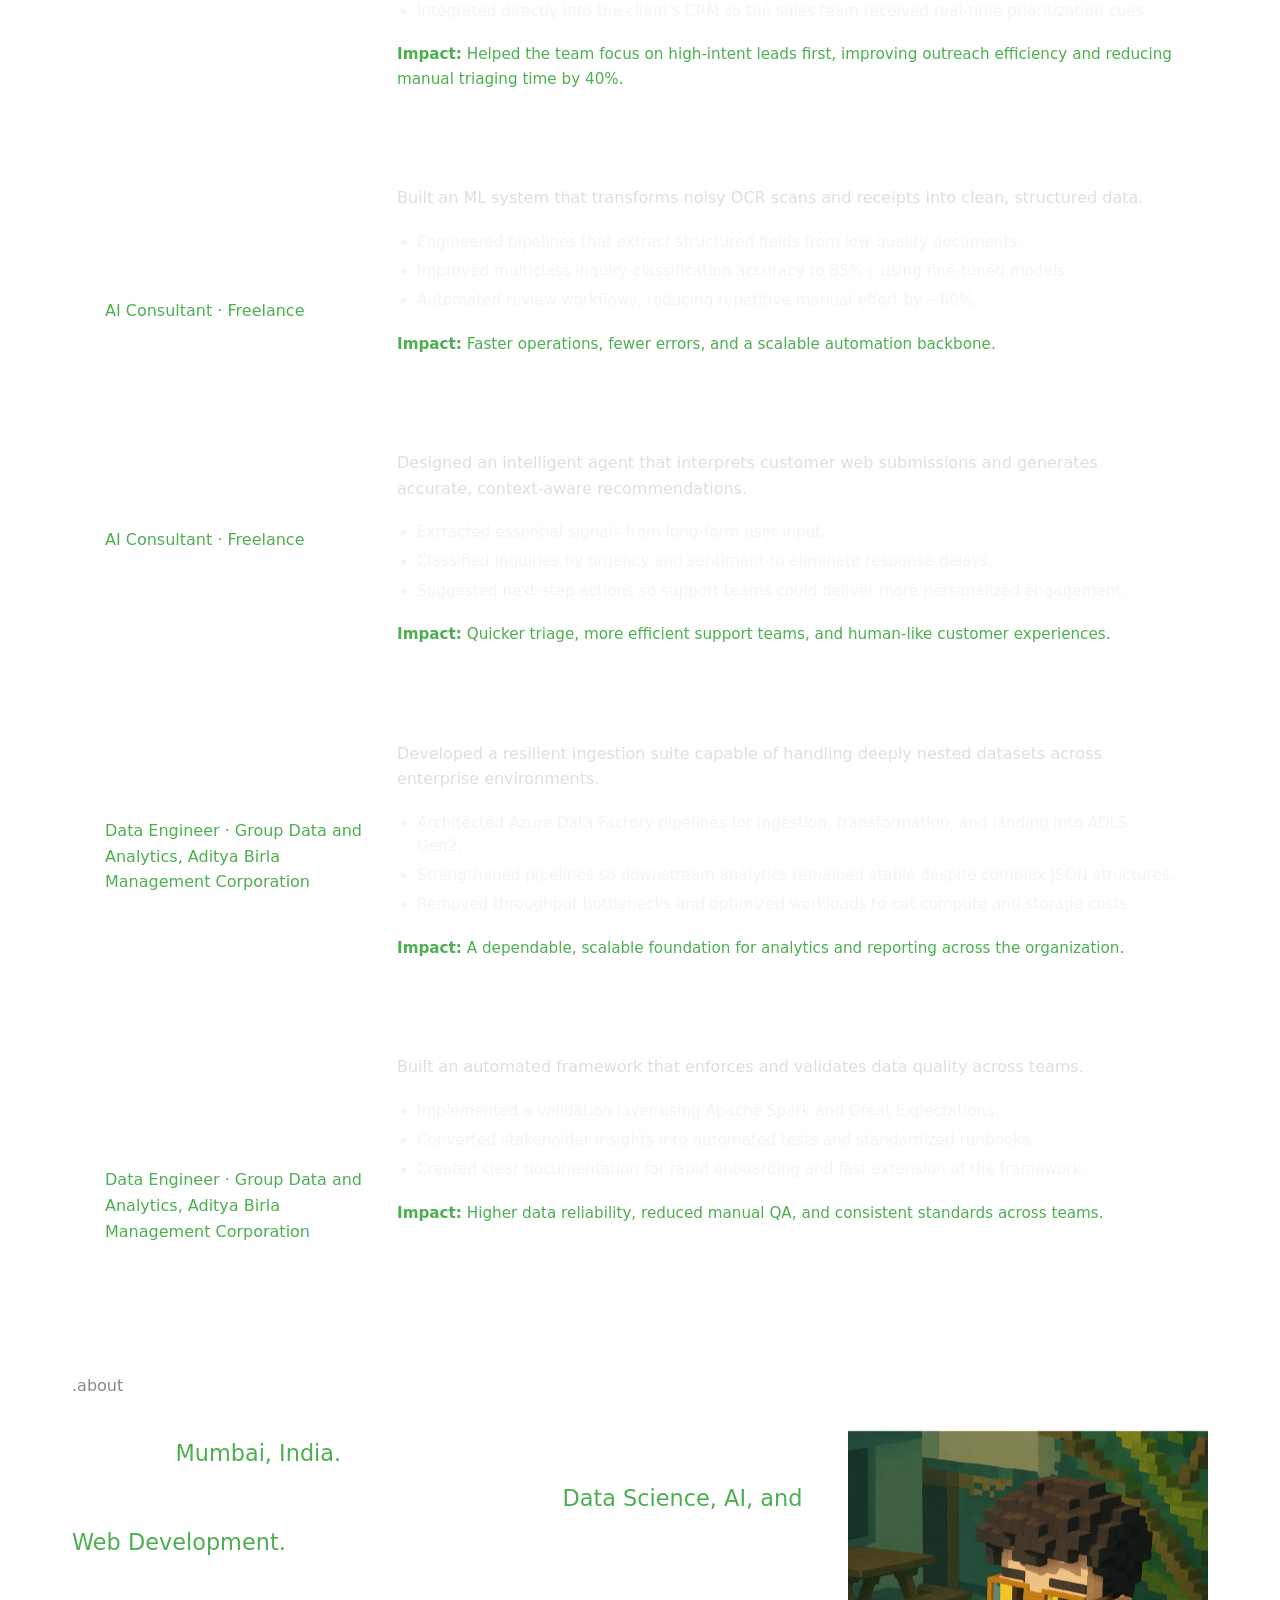
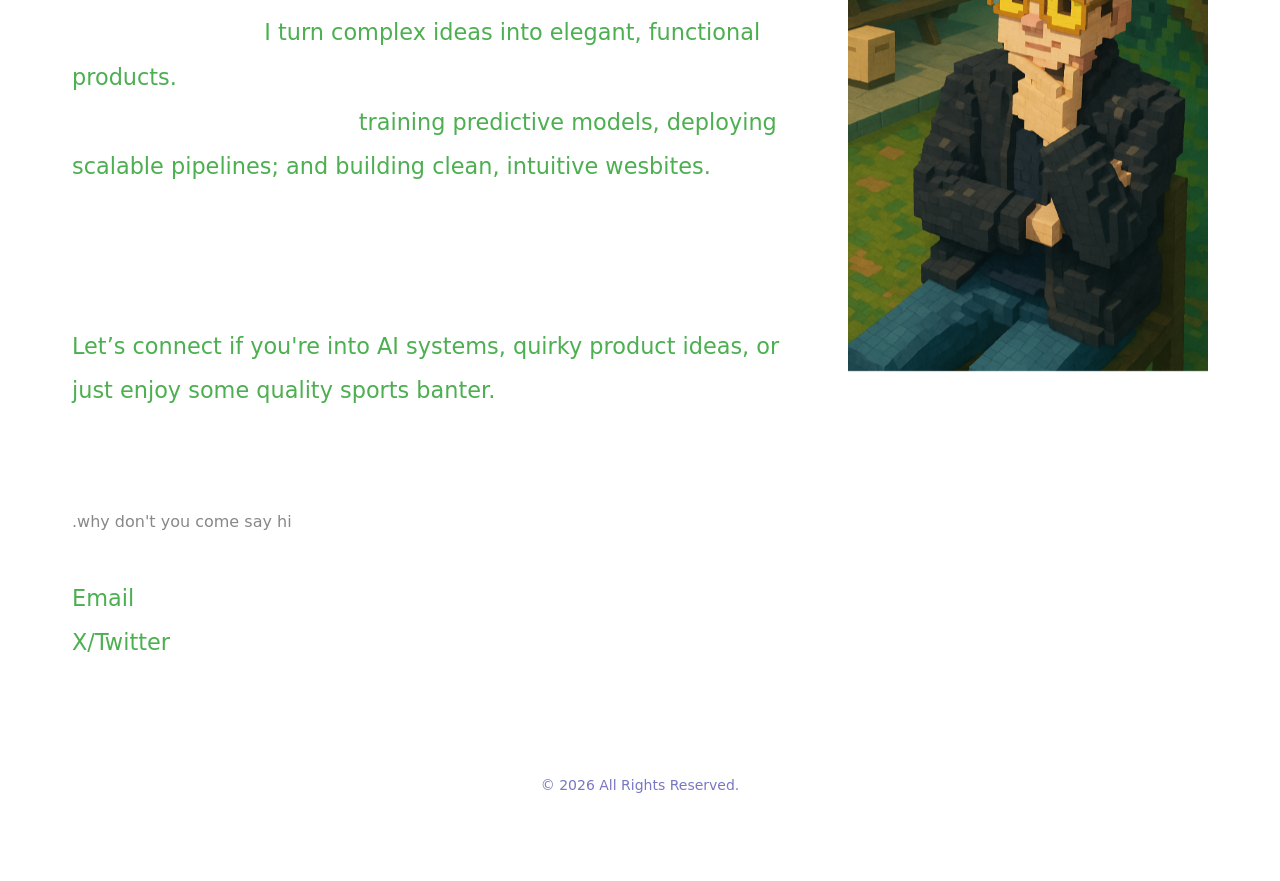
==== commit e14e2bf6: "updated" ====
--- a/index.html
+++ b/index.html
@@ -60,6 +60,22 @@
                 <p class="section-title">.projects</p>
                 <h2 class="section-title-services">Recent builds grounded in real-world impact</h2>
                 <div class="projects-grid">
+                    <article class="project-card">
+                        <div class="project-meta-column">
+                            <h3>AI-Powered Lead Prioritization &amp; Sales Insights Engine</h3>
+                            <p class="project-role">AI Consultant &middot; Freelance</p>
+                        </div>
+                        <div class="project-details">
+                            <p class="project-summary">Built a lightweight ML system for a B2B sales team to prioritize inbound leads and surface actionable insights.</p>
+                            <ul>
+                                <li>Designed a scoring model that ranked leads using behavioural data, historical conversions, and website interaction patterns.</li>
+                                <li>Implemented sentiment + intent extraction on inbound messages to classify prospects (cold, warm, hot).</li>
+                                <li>Automated generation of short sales briefs summarizing each lead's needs, objections, and recommended outreach angle.</li>
+                                <li>Integrated directly into the client's CRM so the sales team received real-time prioritization cues.</li>
+                            </ul>
+                            <p class="project-impact"><strong>Impact:</strong> Helped the team focus on high-intent leads first, improving outreach efficiency and reducing manual triaging time by 40%.</p>
+                        </div>
+                    </article>
                     <article class="project-card">
                         <div class="project-meta-column">
                             <h3>AI-powered Document Processing</h3>
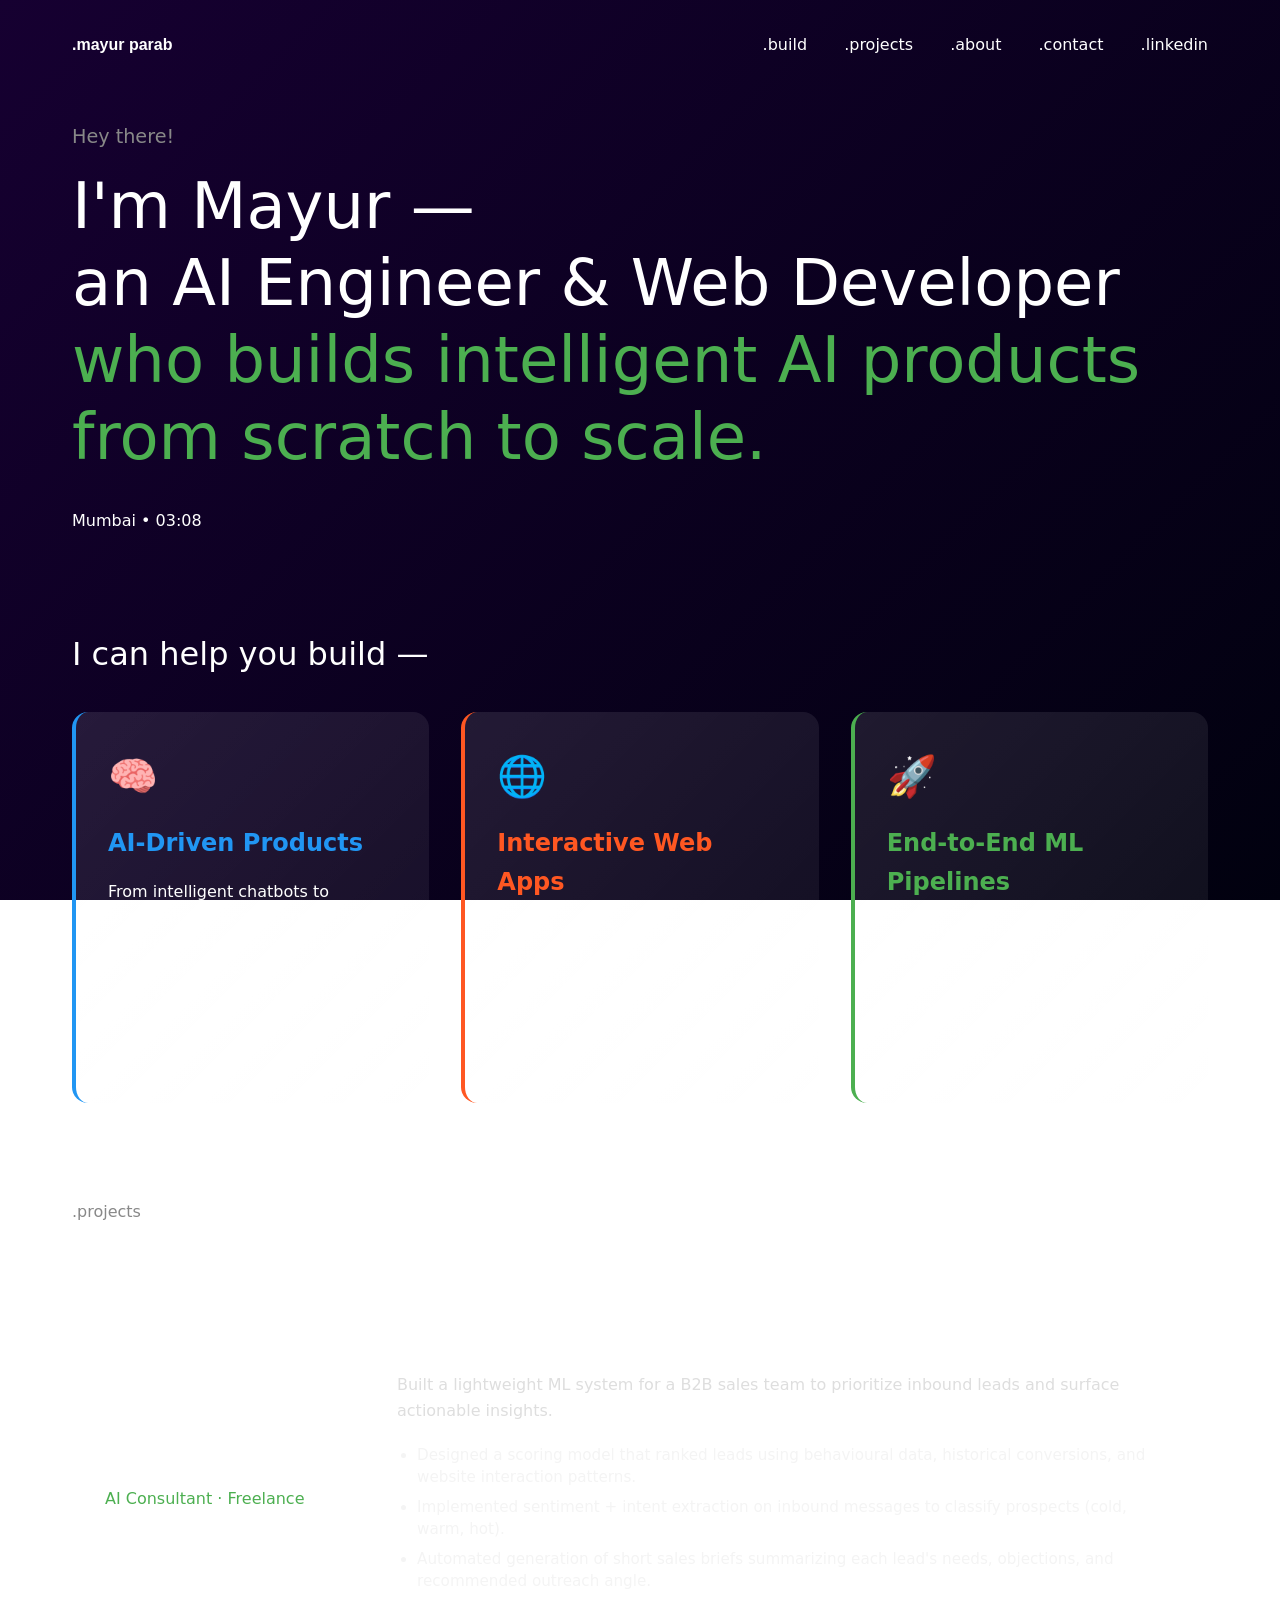
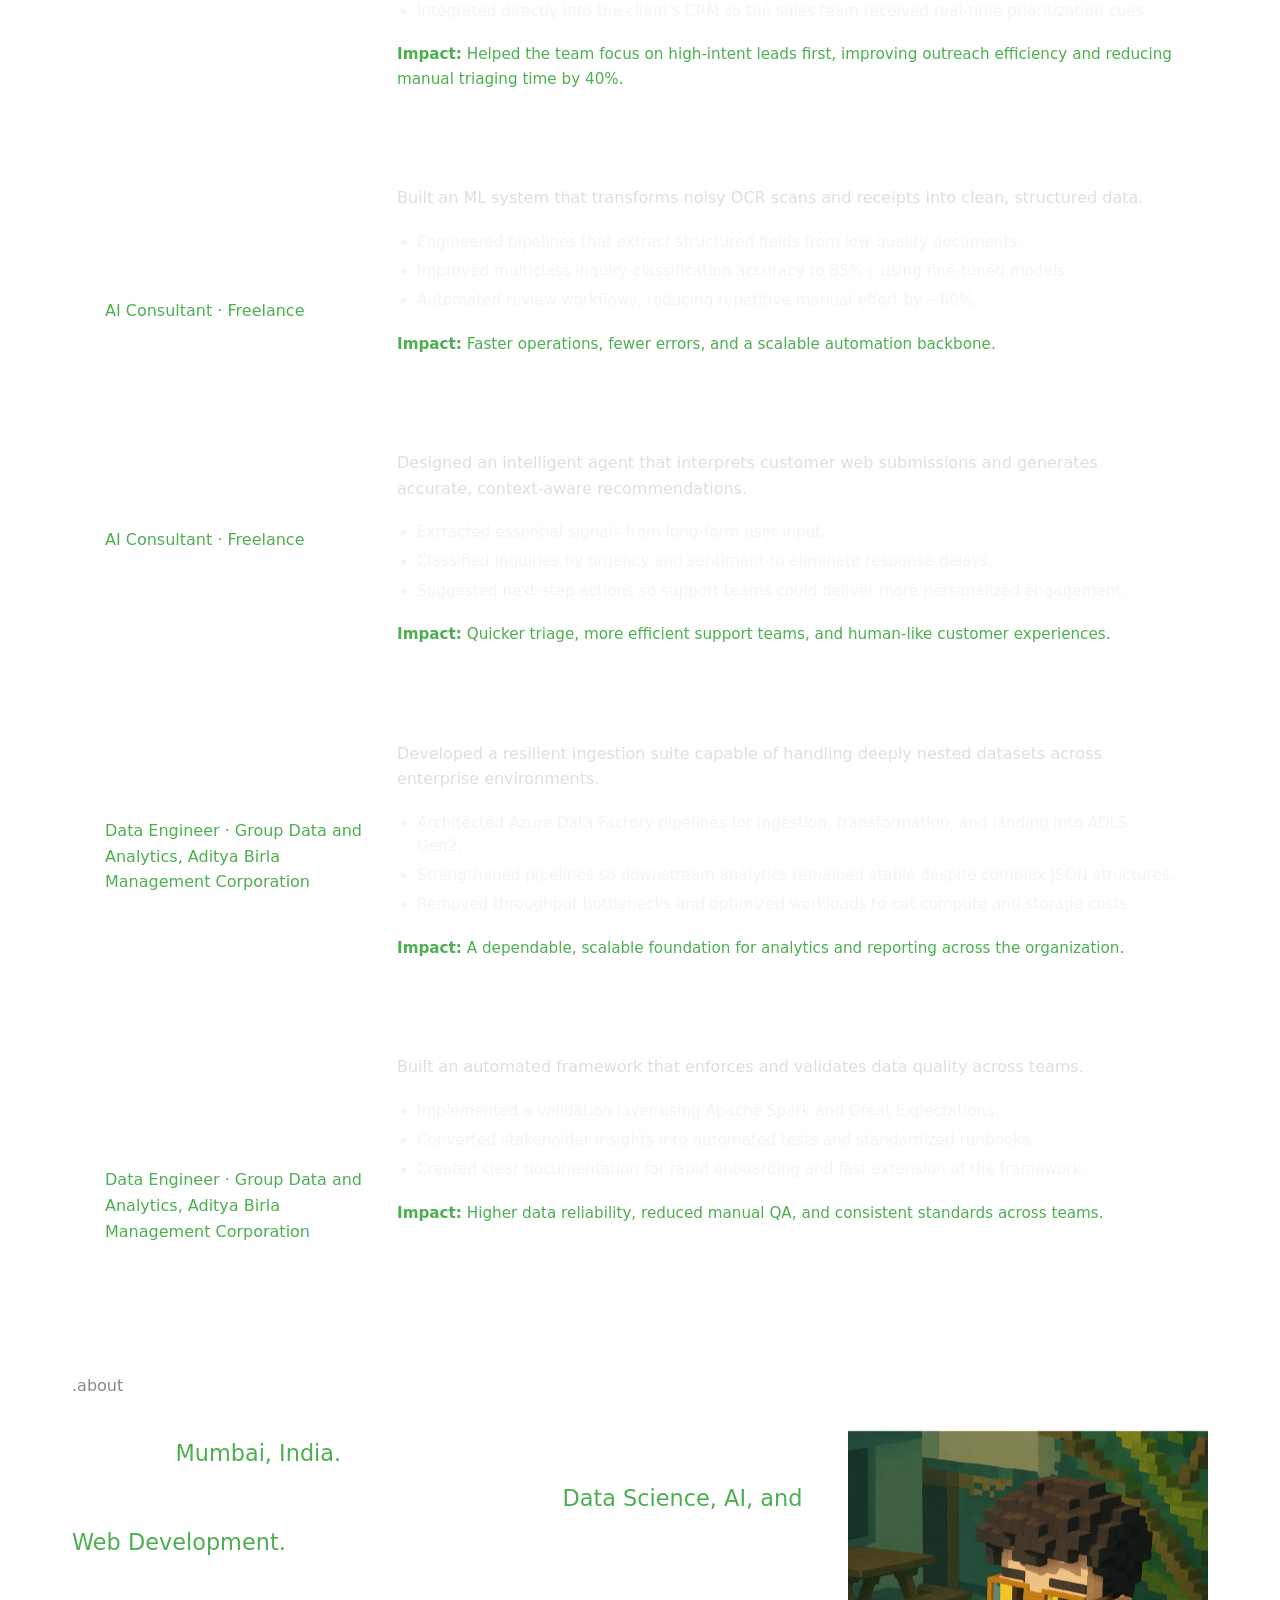
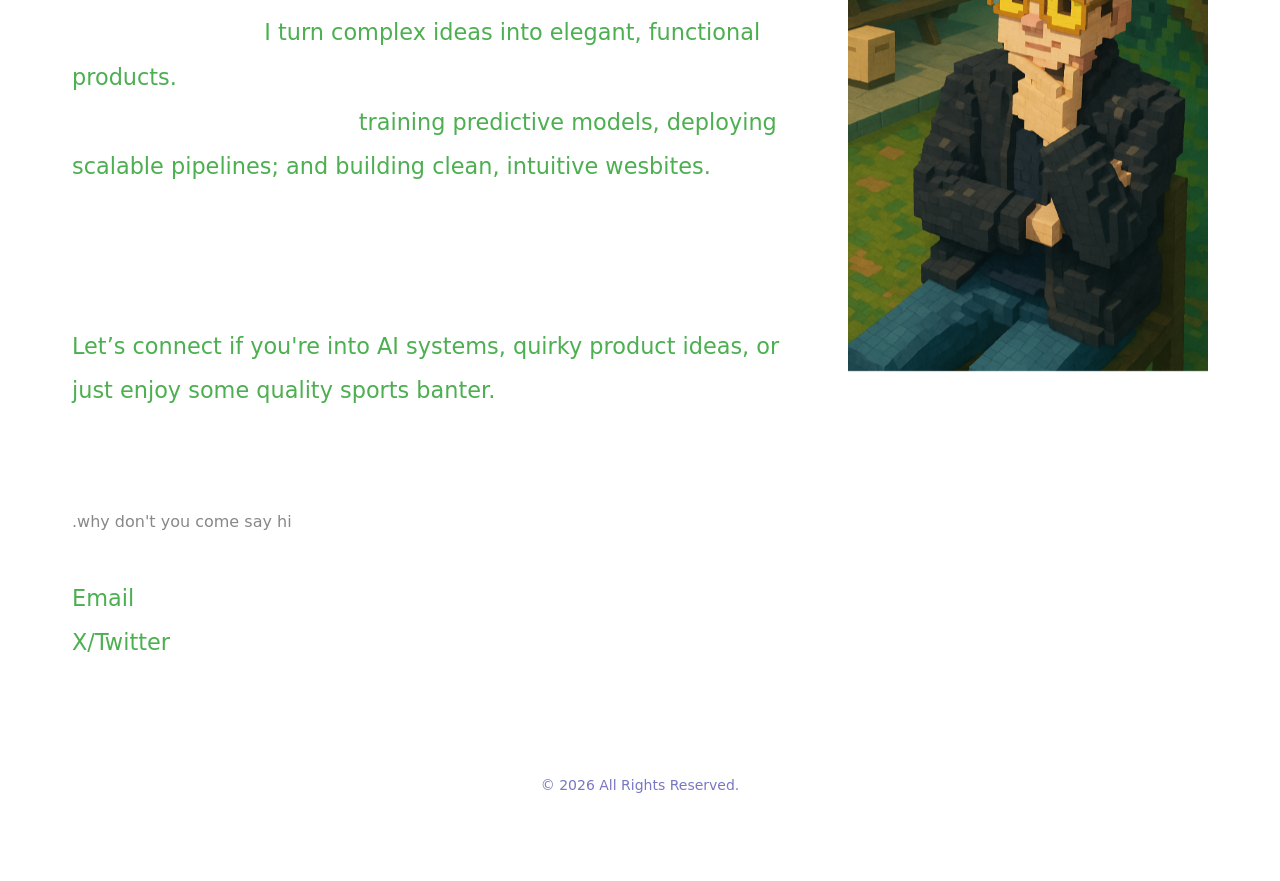
==== commit f35c21b8: "updated" ====
--- a/index.html
+++ b/index.html
@@ -8,7 +8,6 @@
     <link rel="icon" href="data:image/svg+xml,<svg xmlns=%22http://www.w3.org/2000/svg%22 viewBox=%220 0 100 100%22><text y=%22.9em%22 font-size=%2290%22>🤖</text></svg>">
 </head>
 <body>
-    <div class="grid-overlay"></div>
     <div class="container">
         <header class="fade-in-left">
             <div class="logo">.mayur parab</div>
@@ -62,7 +61,7 @@
                 <div class="projects-grid">
                     <article class="project-card">
                         <div class="project-meta-column">
-                            <h3>AI-Powered Lead Prioritization &amp; Sales Insights Engine</h3>
+                            <h3>Lead Prioritization &amp; Sales Insights Engine</h3>
                             <p class="project-role">AI Consultant &middot; Freelance</p>
                         </div>
                         <div class="project-details">
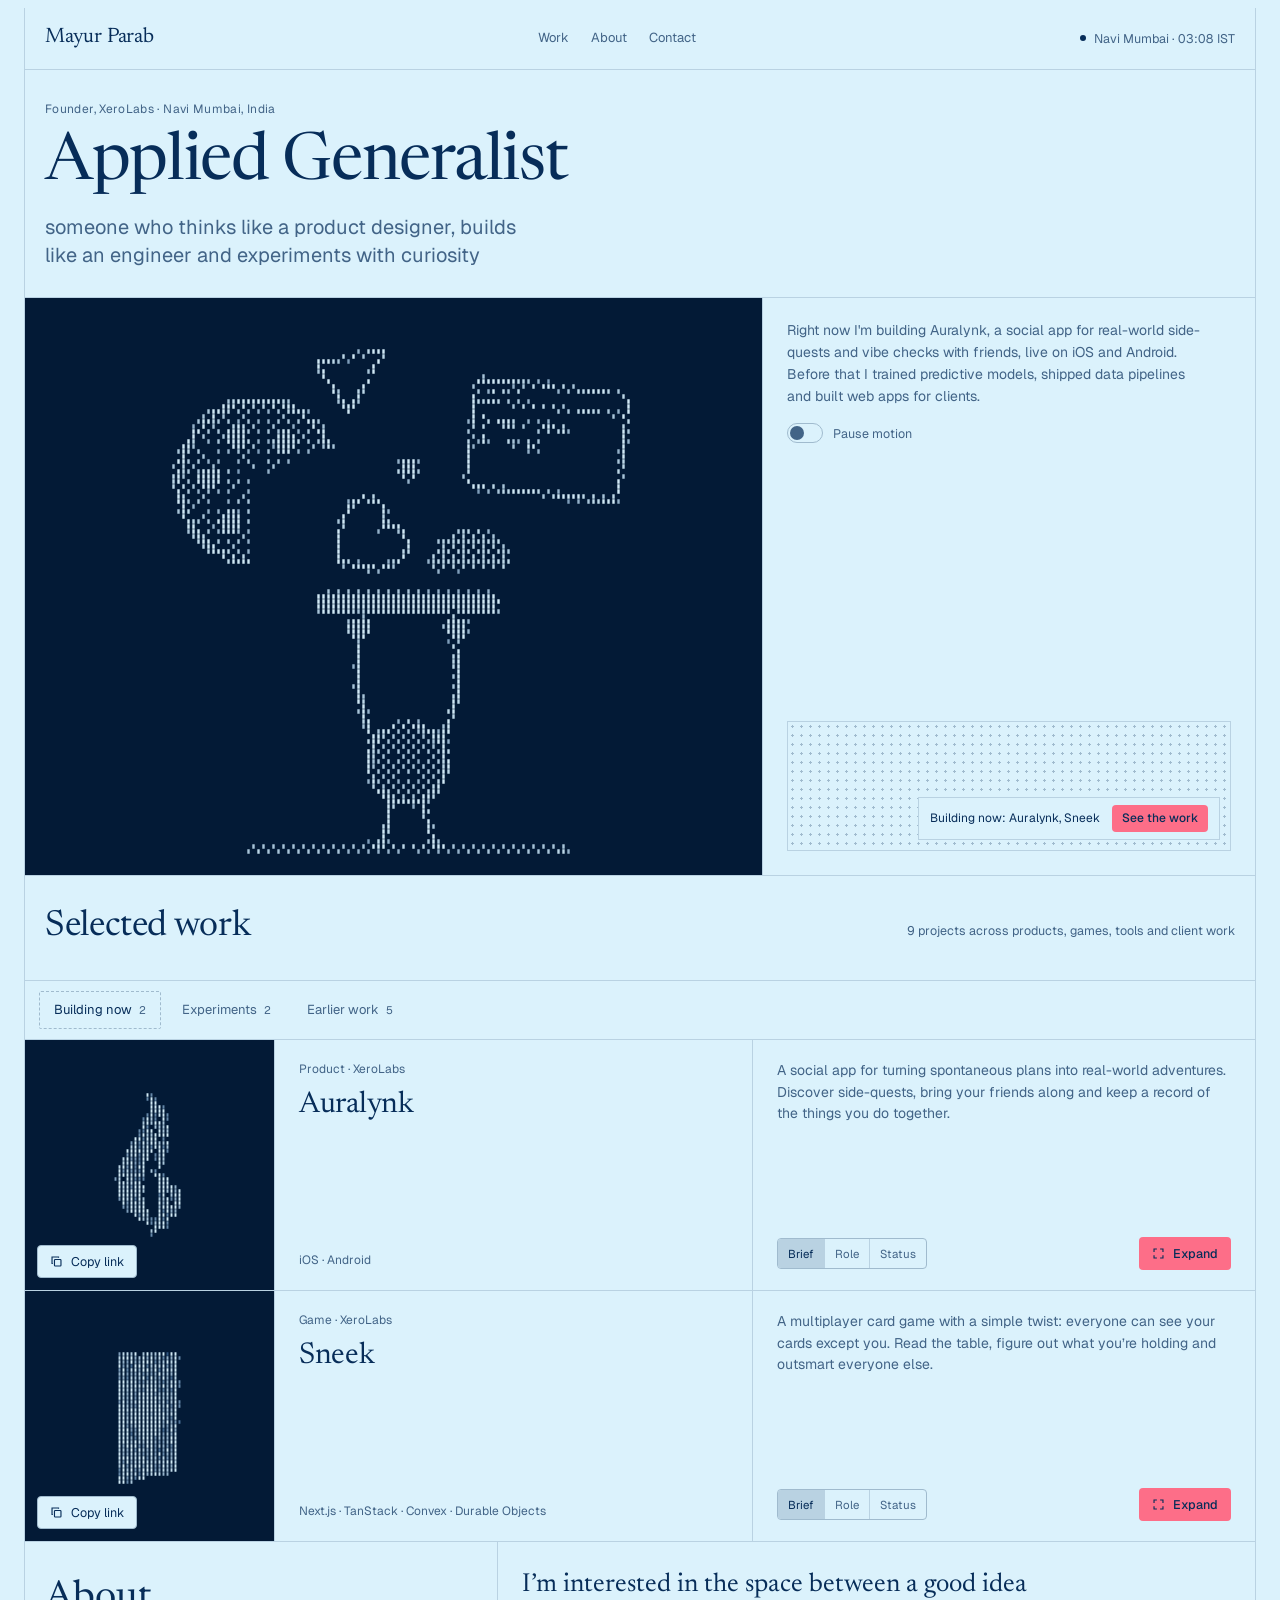
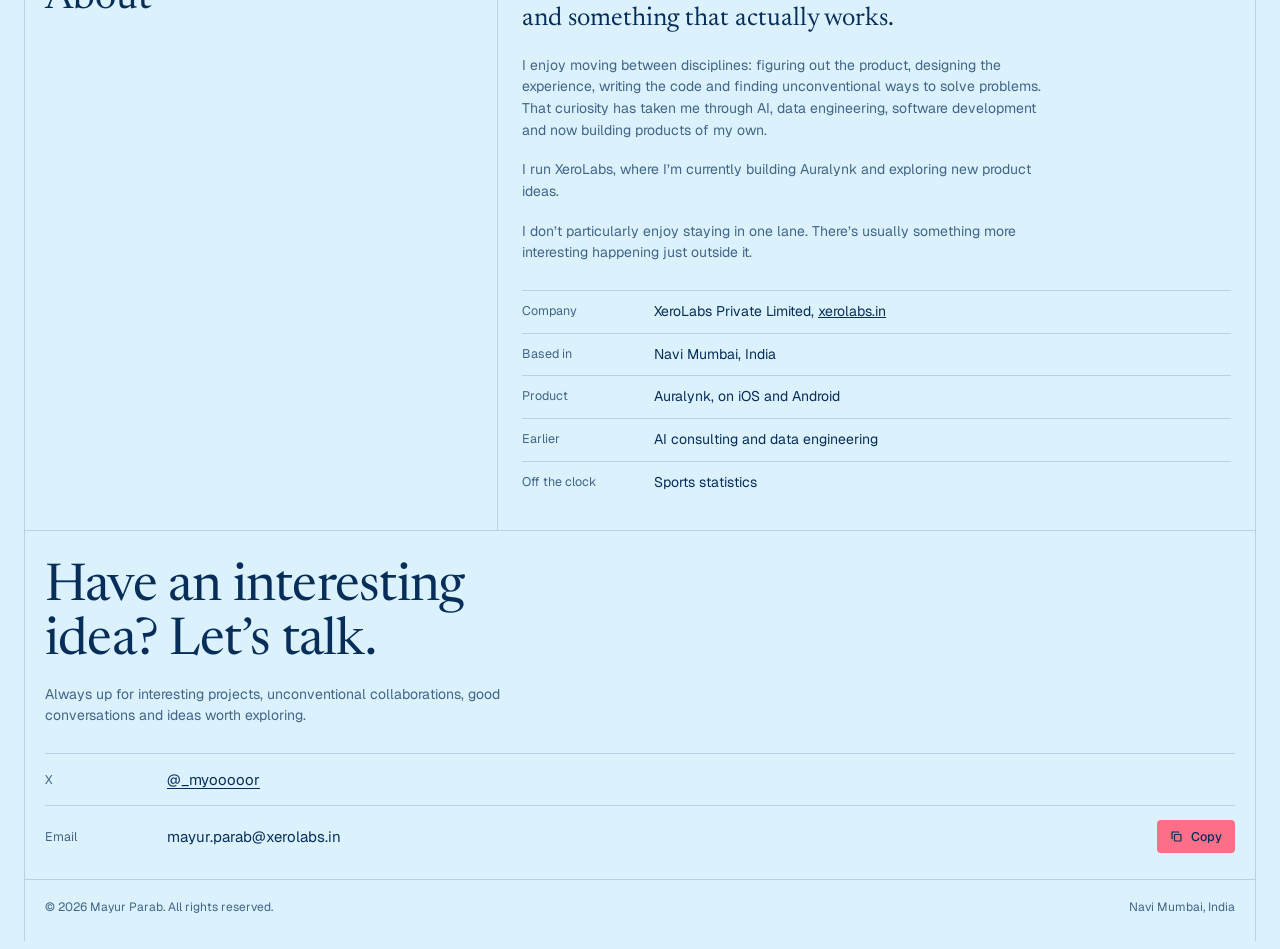
==== commit ea28a61b: "Redesign: Applied Generalist stipple portfolio in Seal Blue and Navy Replace the 2024 layout with th" ====
--- a/index.html
+++ b/index.html
@@ -1,188 +1,94 @@
 <!DOCTYPE html>
 <html lang="en">
 <head>
-    <meta charset="UTF-8">
-    <meta name="viewport" content="width=device-width, initial-scale=1.0">
-    <title>Mayur Parab - AI Engineer & Web Dev</title>
+    <meta charset="utf-8">
+    <meta name="viewport" content="width=device-width,initial-scale=1,viewport-fit=cover">
+    <title>Mayur Parab · Applied Generalist</title>
+    <meta name="description" content="Mayur Parab is an applied generalist and the founder of XeroLabs, where he is building Auralynk, a social app for real-world side-quests.">
+    <meta name="theme-color" content="#DBF2FC">
+    <meta name="color-scheme" content="light">
+    <link rel="canonical" href="https://mayurparab.com/">
+    <meta property="og:type" content="website">
+    <meta property="og:title" content="Mayur Parab · Applied Generalist">
+    <meta property="og:description" content="Mayur Parab is an applied generalist and the founder of XeroLabs, where he is building Auralynk, a social app for real-world side-quests.">
+    <meta property="og:url" content="https://mayurparab.com/">
+    <link rel="preconnect" href="https://fonts.googleapis.com">
+    <link rel="preconnect" href="https://fonts.gstatic.com" crossorigin>
+    <link href="https://fonts.googleapis.com/css2?family=Geist:wght@400;500&family=Newsreader:ital,opsz,wght@0,6..72,400;1,6..72,400&display=swap" rel="stylesheet">
     <link rel="stylesheet" href="styles.css">
-    <link rel="icon" href="data:image/svg+xml,<svg xmlns=%22http://www.w3.org/2000/svg%22 viewBox=%220 0 100 100%22><text y=%22.9em%22 font-size=%2290%22>🤖</text></svg>">
+    <link rel="icon" href="data:image/svg+xml,%3Csvg xmlns='http://www.w3.org/2000/svg' viewBox='0 0 32 32'%3E%3Crect width='32' height='32' rx='6' fill='%23072D59'/%3E%3Ctext x='16' y='23' font-family='Georgia,serif' font-size='20' text-anchor='middle' fill='%23DBF2FC'%3EM%3C/text%3E%3C/svg%3E">
 </head>
 <body>
-    <div class="container">
-        <header class="fade-in-left">
-            <div class="logo">.mayur parab</div>
-            <nav>
-                <a href="#build">.build</a>
-                <a href="#projects">.projects</a>
-                <a href="#about">.about</a>
-                <a href="#contact">.contact</a>
-                <a href="https://linkedin.com/in/mayurparab23" target="_blank" rel="noopener noreferrer">.linkedin</a>
+    <div class="frame" id="top">
+        <header class="top">
+            <a class="brand" href="#top">Mayur Parab</a>
+            <nav class="nav" aria-label="Sections">
+                <a href="#work">Work</a><a href="#about">About</a><a href="#contact">Contact</a>
             </nav>
+            <div class="clock"><i aria-hidden="true"></i><span id="clock">Navi Mumbai</span></div>
         </header>
-        <script src="config.js"></script>
-        <main role="main">
-            <section class="intro fade-in-left">
-                <p class="greeting">Hey there!</p>
-                <h1>I'm Mayur — <br>
-                <span>an AI Engineer & Web Developer</span><br>
-                <span class="highlight">who builds intelligent AI products from scratch to scale.</span> </h1>
-                <div class="intro-footer">
-                    <p id="location-info">Mumbai • 12:07 • ☁️ 28°C</p>
-                    <!-- <button id="intro-resume-button" class="resume-button">.download resume</button> -->
+
+        <section aria-labelledby="h1">
+            <div class="strip">
+                <p class="kicker">Founder, XeroLabs · Navi Mumbai, India</p>
+                <h1 id="h1">Applied Generalist</h1>
+                <p class="sub">someone who thinks like a product designer, builds like an engineer and experiments with curiosity</p>
+            </div>
+            <div class="stage">
+                <div class="stage-art" id="stageArt">
+                    <canvas id="heroCanvas" aria-hidden="true"></canvas>
+    <span class="art-note">Hover to tilt</span>
                 </div>
-            </section>
+                <aside class="stage-copy">
+                    <p class="lead">Right now I'm building Auralynk, a social app for real-world side-quests and vibe checks with friends, live on iOS and Android. Before that I trained predictive models, shipped data pipelines and built web apps for clients.</p>
+                    <div class="switch">
+                        <button id="motionSwitch" type="button" role="switch" aria-checked="false" aria-labelledby="motionLabel"></button>
+                        <span id="motionLabel">Pause motion</span>
+                    </div>
+                    <div class="nowbox">
+                        <div class="pill"><span>Building now: Auralynk, Sneek</span><a class="cta-link" href="#work">See the work</a></div>
+                    </div>
+                </aside>
+            </div>
+        </section>
 
-            <section id="build" class="section fade-in-left">
-                <h2 class="section-title-services">I can help you build —</h2>
-                <div class="services-grid">
-                    <div class="service-card" style="--card-color: #2196F3;">
-                        <div class="service-icon">🧠</div>
-                        <h3>AI-Driven Products</h3>
-                        <p>From intelligent chatbots to personalized recommendation engines and LLM-powered tools — I design and develop AI systems that drive real user engagement and value.</p>
-                    </div>
-                    
-                    <div class="service-card" style="--card-color: #FF5722;">
-                        <div class="service-icon">🌐</div>
-                        <h3>Interactive Web Apps</h3>
-                        <p>Need a sleek frontend and robust backend? I build full-stack web applications using React, Node.js, and MongoDB, with a focus on performance, UX, and scalability.</p>
-                    </div>
-                    
-                    <div class="service-card" style="--card-color: #4CAF50;">
-                        <div class="service-icon">🚀</div>
-                        <h3>End-to-End ML Pipelines</h3>
-                        <p>I develop scalable machine learning pipelines—from raw data ingestion and preprocessing to model deployment on cloud platforms (AWS,GCP), with MLOps best practices and CI/CD integration.</p>
-                    </div>
-                </div>
-            </section>
+        <section id="work" aria-labelledby="work-h">
+            <div class="sec-h">
+                <h2 id="work-h">Selected work</h2>
+                <p>9 projects across products, games, tools and client work</p>
+            </div>
+            <div class="tabs" role="tablist" aria-label="Project groups" id="tabs"></div>
+            <div id="panels"></div>
+        </section>
 
-            <section id="projects" class="section projects-section fade-in-left">
-                <p class="section-title">.projects</p>
-                <h2 class="section-title-services">Recent builds grounded in real-world impact</h2>
-                <div class="projects-grid">
-                    <article class="project-card">
-                        <div class="project-meta-column">
-                            <h3>Lead Prioritization &amp; Sales Insights Engine</h3>
-                            <p class="project-role">AI Consultant &middot; Freelance</p>
-                        </div>
-                        <div class="project-details">
-                            <p class="project-summary">Built a lightweight ML system for a B2B sales team to prioritize inbound leads and surface actionable insights.</p>
-                            <ul>
-                                <li>Designed a scoring model that ranked leads using behavioural data, historical conversions, and website interaction patterns.</li>
-                                <li>Implemented sentiment + intent extraction on inbound messages to classify prospects (cold, warm, hot).</li>
-                                <li>Automated generation of short sales briefs summarizing each lead's needs, objections, and recommended outreach angle.</li>
-                                <li>Integrated directly into the client's CRM so the sales team received real-time prioritization cues.</li>
-                            </ul>
-                            <p class="project-impact"><strong>Impact:</strong> Helped the team focus on high-intent leads first, improving outreach efficiency and reducing manual triaging time by 40%.</p>
-                        </div>
-                    </article>
-                    <article class="project-card">
-                        <div class="project-meta-column">
-                            <h3>AI-powered Document Processing</h3>
-                            <p class="project-role">AI Consultant &middot; Freelance</p>
-                        </div>
-                        <div class="project-details">
-                            <p class="project-summary">Built an ML system that transforms noisy OCR scans and receipts into clean, structured data.</p>
-                            <ul>
-                                <li>Engineered pipelines that extract structured fields from low-quality documents.</li>
-                                <li>Improved multiclass inquiry-classification accuracy to 85%+ using fine-tuned models.</li>
-                                <li>Automated review workflows, reducing repetitive manual effort by ~60%.</li>
-                            </ul>
-                            <p class="project-impact"><strong>Impact:</strong> Faster operations, fewer errors, and a scalable automation backbone.</p>
-                        </div>
-                    </article>
-                    <article class="project-card">
-                        <div class="project-meta-column">
-                            <h3>Customer Inquiry Handling Agent</h3>
-                            <p class="project-role">AI Consultant &middot; Freelance</p>
-                        </div>
-                        <div class="project-details">
-                            <p class="project-summary">Designed an intelligent agent that interprets customer web submissions and generates accurate, context-aware recommendations.</p>
-                            <ul>
-                                <li>Extracted essential signals from long-form user input.</li>
-                                <li>Classified inquiries by urgency and sentiment to eliminate response delays.</li>
-                                <li>Suggested next-step actions so support teams could deliver more personalized engagement.</li>
-                            </ul>
-                            <p class="project-impact"><strong>Impact:</strong> Quicker triage, more efficient support teams, and human-like customer experiences.</p>
-                        </div>
-                    </article>
-                    <article class="project-card">
-                        <div class="project-meta-column">
-                            <h3>Azure Data Lake Ingestion Suite</h3>
-                            <p class="project-role">Data Engineer &middot; Group Data and Analytics, Aditya Birla Management Corporation</p>
-                        </div>
-                        <div class="project-details">
-                            <p class="project-summary">Developed a resilient ingestion suite capable of handling deeply nested datasets across enterprise environments.</p>
-                            <ul>
-                                <li>Architected Azure Data Factory pipelines for ingestion, transformation, and landing into ADLS Gen2.</li>
-                                <li>Strengthened pipelines so downstream analytics remained stable despite complex JSON structures.</li>
-                                <li>Removed throughput bottlenecks and optimized workloads to cut compute and storage costs.</li>
-                            </ul>
-                            <p class="project-impact"><strong>Impact:</strong> A dependable, scalable foundation for analytics and reporting across the organization.</p>
-                        </div>
-                    </article>
-                    <article class="project-card">
-                        <div class="project-meta-column">
-                            <h3>Data Quality Automation Framework</h3>
-                            <p class="project-role">Data Engineer &middot; Group Data and Analytics, Aditya Birla Management Corporation</p>
-                        </div>
-                        <div class="project-details">
-                            <p class="project-summary">Built an automated framework that enforces and validates data quality across teams.</p>
-                            <ul>
-                                <li>Implemented a validation layer using Apache Spark and Great Expectations.</li>
-                                <li>Converted stakeholder insights into automated tests and standardized runbooks.</li>
-                                <li>Created clear documentation for rapid onboarding and fast extension of the framework.</li>
-                            </ul>
-                            <p class="project-impact"><strong>Impact:</strong> Higher data reliability, reduced manual QA, and consistent standards across teams.</p>
-                        </div>
-                    </article>
-                </div>
-            </section>
+        <section class="about" id="about" aria-labelledby="about-h">
+            <div class="about-l"><h2 id="about-h">About</h2></div>
+            <div class="about-r">
+                <p class="big">I’m interested in the space between a good idea and something that actually works.</p>
+                <p class="small">I enjoy moving between disciplines: figuring out the product, designing the experience, writing the code and finding unconventional ways to solve problems. That curiosity has taken me through AI, data engineering, software development and now building products of my own.</p>
+                <p class="small">I run XeroLabs, where I’m currently building Auralynk and exploring new product ideas.</p>
+                <p class="small">I don’t particularly enjoy staying in one lane. There’s usually something more interesting happening just outside it.</p>
+                <dl class="facts">
+                    <div><dt>Company</dt><dd>XeroLabs Private Limited, <a href="https://xerolabs.in" target="_blank" rel="noopener">xerolabs.in</a></dd></div>
+                    <div><dt>Based in</dt><dd>Navi Mumbai, India</dd></div>
+                    <div><dt>Product</dt><dd>Auralynk, on iOS and Android</dd></div>
+                    <div><dt>Earlier</dt><dd>AI consulting and data engineering</dd></div>
+                    <div><dt>Off the clock</dt><dd>Sports statistics</dd></div>
+                </dl>
+            </div>
+        </section>
 
-            <section id="about" class="section">
-                <h2 class="section-title fade-in-left">.about</h2>
-                <div class="about-content">
-                    <div class="about-text fade-in-left">
-                        <p>Based in <span class="highlight">Mumbai, India.</span><br>
-                        I’m a hybrid engineer at the intersection of <span class="highlight">Data Science, AI, and Web Development.</span> <br>
-                        With experience building ML systems and shipping production-ready web apps, <span class="highlight">I turn complex ideas into elegant, functional products.</span> <br>
-                        I work across the stack— <span class="highlight">training predictive models, deploying scalable pipelines; and building clean, intuitive wesbites.</span> <br> 
-                        When I’m not optimizing code or debugging workflows, you’ll find me buried in sports stats, thinking of new ways data can explain the beautiful chaos of the game. <br>
-                        <span class="highlight">Let’s connect if you're into AI systems, quirky product ideas, or just enjoy some quality sports banter.</span></p>
-                    </div>
-                    <div class="about-image fade-in-right">
-                        <img src="img\myooor_imageGen.png" alt="Mayur Parab">
-                    </div>
-                </div>
-                <!-- <a href="#" class="section-link">about me →</a>-->
-            </section>
+        <section class="contact" id="contact" aria-labelledby="contact-h">
+            <h2 id="contact-h">Have an interesting idea? Let’s talk.</h2>
+            <p class="contact-sub">Always up for interesting projects, unconventional collaborations, good conversations and ideas worth exploring.</p>
+            <div class="crow"><span class="l">X</span><span class="v"><a href="https://x.com/_myooooor" target="_blank" rel="noopener">@_myooooor</a></span><span></span></div>
+            <div class="crow"><span class="l">Email</span><span class="v" id="emailText">mayur.parab@xerolabs.in</span><button class="btn btn-solid" type="button" data-copytext="mayur.parab@xerolabs.in" data-msg="Email copied"><svg viewBox="0 0 16 16" fill="none" stroke="currentColor" stroke-width="1.4" aria-hidden="true"><rect x="5.5" y="5.5" width="8" height="8" rx="1"/><path d="M10.5 3.5v-1h-8v8h1"/></svg>Copy</button></div>
+        </section>
+        <footer class="foot"><span>© 2026 Mayur Parab. All rights reserved.</span><span>Navi Mumbai, India</span></footer>
+    </div>
 
-            <section id="contact" class="section fade-in-left">
-                <h2 class="section-title">.why don't you come say hi</h2>
-                <div class="contact-content">
-                    <div class="social-links">
-                        <div class="social-link">
-                            <a href="mailto:mayur.parab1223@gmail.com" class="contact-link">
-                                <span class="service-name">Email</span>
-                            </a>
-                            <span class="service-description">- for your queries</span>
-                        </div>
-                        
-                        <div class="social-link">
-                            <a href="https://x.com/_myoooor" class="contact-link">
-                                <span class="service-name">X/Twitter</span>
-                            </a>
-                            <span class="service-description">- my thoughts on AI, Sports, and Life</span>
-                        </div>
-                    </div>
-                </div>
-            </section>
-        </main>
-        <footer class="site-footer">
-            <div class="container">
-              <p class="copyright">&copy; <span id="current-year"></span> All Rights Reserved.</p>
-            </div>
-        </footer>
-    </div>
+    <dialog class="dlg" id="dlg" aria-labelledby="dlgTitle"></dialog>
+    <div class="toast" id="toast" role="status" hidden></div>
     <script src="script.js"></script>
 </body>
 </html>
--- a/styles.css
+++ b/styles.css
@@ -1,502 +1,150 @@
-:root {
-    /* --bg-color: #121212; */
-    --bg-color-start: #160031;
-    --bg-color-end: #01010f;
-    --text-color: #ffffff;
-    --accent-color: #4CAF50;
-    --grid-color: rgba(255, 255, 255, 0.1);
+/* Layout concept: a hairline-ruled sheet. Palette: Seal Blue ground, Navy Blue ink; the animated visuals sit on Navy tiles with Seal Blue dots; Crimson Pink reserved for calls to action. */
+:root{
+  --bg:#DBF2FC;
+  --ink:#072D59;
+  --ink-2:#426487;
+  --line:#B9D2E2;
+  --line-2:#A0BBCE;
+  --st-lo:#1A4373;
+  --st-hi:#DBF2FC;
+  --tile:#031A36;
+  --tile-ink:#A0BBCE;
+  --cta:#FD6E88;
+  --cta-ink:#072D59;
+  --scrim:rgba(7,45,89,.5);
+  --focus:#072D59;
+  color-scheme:light;
+  --serif:'Newsreader','Iowan Old Style','Palatino Linotype',Georgia,serif;
+  --sans:'Geist','Inter',system-ui,-apple-system,'Segoe UI',Roboto,sans-serif;
+}
+*,*::before,*::after{box-sizing:border-box}
+@media (prefers-reduced-motion:no-preference){html{scroll-behavior:smooth}}
+body{
+  background:var(--bg);color:var(--ink);font-family:var(--sans);font-size:14px;line-height:1.55;
+  padding-left:max(16px,env(safe-area-inset-left,0px));
+  padding-right:max(16px,env(safe-area-inset-right,0px));
+  padding-block:0;-webkit-font-smoothing:antialiased;
+}
+a{color:inherit}
+:focus-visible{outline:2px solid var(--focus);outline-offset:2px}
+.frame{max-width:1240px;margin:0 auto;border-left:1px solid var(--line);border-right:1px solid var(--line)}
+.amp{font-style:italic}
+h1,h2,h3{font-family:var(--serif);font-weight:400;margin:0;text-wrap:balance}
+
+/* header */
+.top{display:flex;align-items:center;justify-content:space-between;gap:12px 24px;flex-wrap:wrap;padding:14px 20px;border-bottom:1px solid var(--line)}
+.brand{font-family:var(--serif);font-size:21px;text-decoration:none;letter-spacing:-.01em}
+.nav{display:flex;gap:22px}
+.nav a{color:var(--ink-2);text-decoration:none;font-size:13px}
+.nav a:hover{color:var(--ink)}
+.clock{font-size:12.5px;color:var(--ink-2);font-variant-numeric:tabular-nums;display:flex;align-items:center;gap:8px}
+.clock i{width:6px;height:6px;border-radius:50%;background:var(--ink);display:inline-block}
+@media (max-width:640px){.nav{order:3;width:100%}}
+
+/* hero */
+.strip{padding:30px 20px 28px;border-bottom:1px solid var(--line)}
+.sub{margin:16px 0 0;max-width:46ch;font-size:clamp(16px,1.9vw,20px);line-height:1.4;color:var(--ink-2);text-wrap:balance}
+.kicker{margin:0 0 12px;font-size:12px;letter-spacing:.03em;color:var(--ink-2)}
+h1{font-size:clamp(36px,6.2vw,66px);line-height:1.02;letter-spacing:-.02em;max-width:17ch}
+.stage{display:grid;grid-template-columns:minmax(0,1.5fr) minmax(0,1fr);border-bottom:1px solid var(--line)}
+.stage-art{position:relative;aspect-ratio:1.28;min-height:300px;border-right:1px solid var(--line)}
+.stage-art canvas,.card-art canvas,.dlg-art canvas{position:absolute;inset:0;width:100%;height:100%;display:block}
+.art-note{position:absolute;left:16px;bottom:12px;font-size:11.5px;color:var(--tile-ink)}
+.stage-art,.card-art,.dlg-art{background:var(--tile)}
+@media (hover:none){.art-note{display:none}}
+.stage-copy{display:flex;flex-direction:column;gap:16px;padding:22px 24px 24px;min-width:0}
+.label{margin:0;font-size:12.5px;color:var(--ink)}
+.lead{margin:0;color:var(--ink-2);max-width:46ch}
+.switch{display:flex;align-items:center;gap:10px;font-size:12.5px;color:var(--ink-2)}
+.switch button{appearance:none;border:1px solid var(--line-2);background:var(--bg);width:36px;height:20px;border-radius:10px;padding:0;position:relative;cursor:pointer}
+.switch button::after{content:"";position:absolute;top:2px;left:2px;width:14px;height:14px;border-radius:50%;background:var(--ink-2);transition:transform .15s ease}
+.switch button[aria-checked="true"]{background:var(--line)}
+.switch button[aria-checked="true"]::after{transform:translateX(16px);background:var(--ink)}
+.nowbox{margin-top:auto;position:relative;min-height:130px;border:1px solid var(--line);background-image:radial-gradient(var(--line-2) 1px,transparent 1.3px);background-size:9px 9px}
+.pill{position:absolute;right:10px;bottom:10px;max-width:calc(100% - 20px);display:flex;flex-wrap:wrap;align-items:center;gap:4px 12px;background:var(--bg);border:1px solid var(--line);padding:7px 11px;font-size:12px}
+.pill a{text-underline-offset:3px}
+@media (max-width:820px){
+  .stage{grid-template-columns:minmax(0,1fr)}
+  .stage-art{aspect-ratio:1.1;border-right:0;border-bottom:1px solid var(--line)}
 }
 
-* {
-    box-sizing: border-box;
-    margin: 0;
-    padding: 0;
+/* work */
+.sec-h{display:flex;justify-content:space-between;align-items:baseline;gap:8px 16px;flex-wrap:wrap;padding:24px 20px;border-bottom:1px solid var(--line)}
+.sec-h h2{font-size:clamp(26px,3.4vw,36px);letter-spacing:-.01em}
+.sec-h p{margin:0;color:var(--ink-2);font-size:12.5px}
+.tabs{display:flex;gap:6px;padding:10px 14px;border-bottom:1px solid var(--line);overflow-x:auto}
+.tab{font:inherit;font-size:13px;appearance:none;background:none;border:1px dashed transparent;border-radius:2px;color:var(--ink-2);padding:8px 14px;cursor:pointer;white-space:nowrap}
+.tab:hover{color:var(--ink)}
+.tab[aria-selected="true"]{color:var(--ink);border-color:var(--line-2)}
+.tab .n{margin-left:7px;font-size:11px;font-variant-numeric:tabular-nums;color:var(--ink-2)}
+.card{display:grid;grid-template-columns:minmax(180px,250px) minmax(0,1fr) minmax(0,1.05fr);border-bottom:1px solid var(--line);scroll-margin-top:12px}
+.card-art{position:relative;aspect-ratio:1;border-right:1px solid var(--line)}
+.copy{position:absolute;left:12px;bottom:12px}
+.card-main{display:flex;flex-direction:column;gap:10px;padding:20px 24px;border-right:1px solid var(--line);min-width:0}
+.card-main .k{margin:0;font-size:12px;color:var(--ink-2)}
+.card-main h3{font-size:clamp(24px,2.6vw,30px);line-height:1.1;letter-spacing:-.01em}
+.tags{margin:auto 0 0;font-size:12px;color:var(--ink-2)}
+.card-side{display:flex;flex-direction:column;gap:16px;padding:20px 24px;min-width:0}
+.txt{margin:0;color:var(--ink-2);max-width:52ch;min-height:6.4em}
+.ctrl{margin-top:auto;display:flex;justify-content:space-between;align-items:center;gap:12px;flex-wrap:wrap}
+.seg{display:inline-flex;border:1px solid var(--line-2);border-radius:4px;overflow:hidden}
+.seg button{font:inherit;font-size:11.5px;appearance:none;background:none;border:0;border-right:1px solid var(--line);color:var(--ink-2);padding:6px 10px;cursor:pointer}
+.seg button:last-child{border-right:0}
+.seg button[aria-pressed="true"]{background:var(--line);color:var(--ink)}
+.btn{font:inherit;font-size:12.5px;display:inline-flex;align-items:center;gap:8px;padding:8px 12px;border-radius:4px;cursor:pointer;border:1px solid transparent;line-height:1.2}
+.btn svg{width:13px;height:13px;flex:none}
+.btn-solid{background:var(--cta);color:var(--cta-ink);font-weight:500}
+.pill a.cta-link{background:var(--cta);color:var(--cta-ink);text-decoration:none;padding:4px 10px;border-radius:4px;font-weight:500}
+.pill a.cta-link:hover{opacity:.86}
+.btn-solid:hover{opacity:.86}
+.btn-ghost{background:var(--bg);color:var(--ink);border-color:var(--line-2)}
+.btn-ghost:hover{border-color:var(--ink)}
+@media (max-width:900px){
+  .card{grid-template-columns:minmax(0,1fr)}
+  .card-art{aspect-ratio:1.5;border-right:0;border-bottom:1px solid var(--line)}
+  .card-main{border-right:0;padding-bottom:4px}
+  .txt{min-height:0}
 }
 
-body {
-    font-family: system-ui, -apple-system, BlinkMacSystemFont, 'Segoe UI', Roboto, Oxygen, Ubuntu, Cantarell, 'Open Sans', 'Helvetica Neue', sans-serif;
-    background: linear-gradient(135deg, var(--bg-color-start) 0%, var(--bg-color-end) 100%);
-    background-attachment: fixed;
-    /* background-color: var(--bg-color); */
-    color: var(--text-color);
-    line-height: 1.6;
+/* about */
+.about{display:grid;grid-template-columns:minmax(0,1fr) minmax(0,1.6fr);border-bottom:1px solid var(--line)}
+.about-l{padding:26px 20px;border-right:1px solid var(--line)}
+.about-l h2{font-size:clamp(28px,3.6vw,40px)}
+.about-r{padding:26px 24px;display:flex;flex-direction:column;gap:18px;min-width:0}
+.big{font-family:var(--serif);font-size:clamp(20px,2.4vw,26px);line-height:1.32;margin:0;max-width:34ch;text-wrap:pretty}
+.about-r p.small{margin:0;color:var(--ink-2);max-width:60ch}
+.facts{margin:8px 0 0}
+.facts div{display:grid;grid-template-columns:120px minmax(0,1fr);gap:12px;padding:10px 0;border-top:1px solid var(--line)}
+.facts dt{color:var(--ink-2);font-size:12.5px}
+.facts dd{margin:0}
+@media (max-width:820px){.about{grid-template-columns:minmax(0,1fr)}.about-l{border-right:0;border-bottom:1px solid var(--line)}}
+
+/* contact */
+.contact{padding:30px 20px 12px;border-bottom:1px solid var(--line)}
+.contact h2{font-size:clamp(30px,4.4vw,52px);line-height:1.05;letter-spacing:-.015em;max-width:20ch;margin-bottom:14px}
+.contact-sub{margin:0 0 26px;max-width:56ch;color:var(--ink-2)}
+.crow{display:grid;grid-template-columns:110px minmax(0,1fr) auto;gap:12px;align-items:center;padding:14px 0;border-top:1px solid var(--line)}
+.crow .l{color:var(--ink-2);font-size:12.5px}
+.crow .v{font-size:15px;overflow-wrap:anywhere}
+.crow .v a{text-underline-offset:3px}
+.crow .h{color:var(--ink-2);font-size:12.5px;display:block}
+@media (max-width:560px){.crow{grid-template-columns:minmax(0,1fr) auto}.crow .l{grid-column:1/-1}}
+.foot{padding:18px 20px calc(24px + env(safe-area-inset-bottom,0px));color:var(--ink-2);font-size:12px;display:flex;justify-content:space-between;gap:12px;flex-wrap:wrap}
+
+/* dialog */
+dialog.dlg{border:1px solid var(--line-2);background:var(--bg);color:var(--ink);padding:0;width:min(940px,calc(100vw - 32px));max-height:calc(100vh - 32px);overflow:auto;border-radius:2px}
+dialog.dlg::backdrop{background:var(--scrim)}
+.dlg-body{display:grid;grid-template-columns:minmax(0,.9fr) minmax(0,1.1fr)}
+.dlg-art{position:relative;aspect-ratio:1;border-right:1px solid var(--line)}
+.dlg-r{padding:20px 24px 24px;display:flex;flex-direction:column;gap:14px;min-width:0}
+.dlg-top{display:flex;justify-content:space-between;align-items:center;gap:12px}
+.dlg-top .k{margin:0;font-size:12px;color:var(--ink-2)}
+.dlg-r h3{font-size:clamp(28px,4vw,40px);line-height:1.05;letter-spacing:-.015em}
+.dlg-r .brief{margin:0;color:var(--ink-2);max-width:50ch}
+.dlg-r .facts{margin-top:4px}
+.dlg-actions{display:flex;gap:10px;margin-top:6px;flex-wrap:wrap}
+@media (max-width:720px){
+  .dlg-body{grid-template-columns:minmax(0,1fr)}
+  .dlg-art{aspect-ratio:1.3;border-right:0;border-bottom:1px solid var(--line)}
 }
-
-.container {
-    max-width: 1200px;
-    margin: 0 auto;
-    padding: 2rem;
-}
-
-.grid-overlay {
-    display: none;
-}
-
-header {
-    display: flex;
-    justify-content: space-between;
-    align-items: center;
-    margin-bottom: 4rem;
-}
-
-.logo {
-    font-size: 1rem;
-    font-weight: bold;
-    font-family: Helvetica, Arial, sans-serif;
-}
-
-nav a {
-    color: var(--text-color);
-    text-decoration: none;
-    margin-left: 2rem;
-    font-size: 1rem;
-}
-
-nav a:hover {
-    color: var(--accent-color);
-}
-
-.intro {
-    margin-bottom: 6rem;
-}
-
-.greeting {
-    font-size: 1.2rem;
-    margin-bottom: 1rem;
-    color: #888; /* Light gray color */
-}
-
-h1 {
-    font-size: 4rem;
-    line-height: 1.2;
-    margin-bottom: 2rem;
-    font-weight: normal;
-}
-
-.highlight {
-    color: var(--accent-color);
-}
-
-.location {
-    font-size: 1rem;
-    opacity: 0.7;
-    margin-top: 1rem;
-}
-
-/* .project {
-    margin-bottom: 2rem;
-    border-radius: 8px;
-    overflow: hidden;
-    transition: transform 0.3s ease;
-    cursor: pointer;
-}
-
-.project-content {
-    max-height: 400px;
-    overflow: hidden;
-    transition: max-height 0.5s ease;
-} */
-
-
-.services-grid {
-    display: grid;
-    grid-template-columns: repeat(auto-fill, minmax(300px, 1fr));
-    gap: 2rem;
-    margin-top: 2rem;
-}
-
-.service-card {
-    background: linear-gradient(135deg, 
-                rgba(255, 255, 255, 0.1), 
-                rgba(255, 255, 255, 0.05));
-    border-radius: 16px;
-    backdrop-filter: blur(5px);
-    border-left: 4px solid var(--card-color);
-    padding: 2rem;
-    transition: transform 0.3s ease, box-shadow 0.3s ease;
-    position: relative;
-    overflow: hidden;
-}
-
-.service-card::before {
-    content: '';
-    position: absolute;
-    top: 0;
-    left: 0;
-    width: 100%;
-    height: 100%;
-    background: linear-gradient(135deg, 
-                rgba(var(--card-color-rgb), 0.2), 
-                transparent);
-    opacity: 0;
-    transition: opacity 0.3s ease;
-    z-index: -1;
-}
-
-.service-card:hover {
-    transform: translateY(-5px);
-    box-shadow: 0 10px 20px rgba(0, 0, 0, 0.2);
-}
-
-.service-card:hover::before {
-    opacity: 1;
-}
-
-.service-icon {
-    font-size: 2.5rem;
-    margin-bottom: 1rem;
-}
-
-.service-card h3 {
-    font-size: 1.5rem;
-    margin-bottom: 1rem;
-    color: var(--card-color);
-}
-
-.service-card p {
-    font-size: 1rem;
-    line-height: 1.6;
-}
-
-/* Convert hex to RGB for the cards */
-.service-card[style*="--card-color: #2196F3"] {
-    --card-color-rgb: 33, 150, 243;
-}
-
-.service-card[style*="--card-color: #FF5722"] {
-    --card-color-rgb: 255, 87, 34;
-}
-
-.service-card[style*="--card-color: #4CAF50"] {
-    --card-color-rgb: 76, 175, 80;
-}
-
-.projects-section {
-    margin-top: 6rem;
-}
-
-.projects-grid {
-    display: flex;
-    flex-direction: column;
-    gap: 1.75rem;
-    margin-top: 2rem;
-}
-
-.project-card {
-    background: rgba(255, 255, 255, 0.08);
-    border: 1px solid rgba(255, 255, 255, 0.08);
-    border-radius: 16px;
-    padding: 2rem;
-    display: flex;
-    gap: 2rem;
-    align-items: flex-start;
-}
-
-.project-meta-column {
-    flex: 0 0 260px;
-    display: flex;
-    flex-direction: column;
-    gap: 0.35rem;
-}
-
-.project-meta-column h3 {
-    font-size: 1.4rem;
-    margin: 0;
-}
-
-.project-role {
-    font-size: 1rem;
-    color: var(--accent-color);
-    margin: 0;
-}
-
-.project-details {
-    flex: 1;
-    display: flex;
-    flex-direction: column;
-    gap: 0.5rem;
-}
-
-.project-summary {
-    font-size: 1rem;
-    color: #dedede;
-    margin: 0;
-    line-height: 1.6;
-}
-
-.project-card ul {
-    margin: 0.75rem 0 0;
-    padding-left: 1.25rem;
-    display: flex;
-    flex-direction: column;
-    gap: 0.4rem;
-}
-
-.project-card li {
-    font-size: 0.95rem;
-    color: #f4f4f4;
-    line-height: 1.5;
-}
-
-.project-impact {
-    margin-top: 0.75rem;
-    font-size: 0.95rem;
-    color: var(--accent-color);
-    font-weight: 500;
-}
-
-/* Media query adjustments */
-@media (max-width: 768px) {
-    .services-grid {
-        grid-template-columns: 1fr;
-    }
-
-    .project-card {
-        flex-direction: column;
-        gap: 1.25rem;
-    }
-
-    .project-meta-column {
-        flex: 1;
-    }
-}
-
-
-#about, #contact {
-    margin-top: 6rem;
-    position: relative;
-}
-
-.section-title-services {
-    font-size: 2rem;
-    font-weight: normal;
-    color: #ffffff;
-    margin-bottom: 2rem;
-}
-
-.section-title {
-    font-size: 1rem;
-    font-weight: normal;
-    color: #888888;
-    margin-bottom: 2rem;
-}
-
-.about-content {
-    display: flex;
-    justify-content: space-between;
-    align-items: flex-start;
-}
-
-.about-text {
-    flex: 1;
-    font-size: 1.4rem;
-    line-height: 2;
-    margin-right: 2rem;
-}
-
-.about-image {
-    flex: 0 0 360px;
-}
-
-.about-image img {
-    width: 100%;
-    height: auto;
-}
-
-.contact-content {
-    display: flex;
-    flex-direction: column;
-    align-items: flex-start;
-    gap: 0.5rem;
-    font-size: 1.4rem;
-    line-height: 1.4;
-    margin-bottom: 2rem;
-    position: relative;
-    padding-bottom: 1.5rem;
-}
-
-.contact-content p {
-    margin-bottom: 0.35rem;
-}
-
-.email-highlight {
-    margin-bottom: 0.5rem;
-    color: var(--accent-color);
-    text-decoration: none;
-}
-
-.email-highlight:hover {
-    text-decoration: underline;
-}
-
-#contact-card a[href^="mailto:"] {
-    color: var(--accent-color);
-}
-
-.section-link {
-    background-color: transparent;
-    /* color: var(--text-color); */
-    border: 0.0625rem solid var(--text-color);
-    display: inline-block;
-    padding: 0.5rem 1rem;
-    color: #fff;
-    text-decoration: none;
-    font-size: 0.9rem;
-    transition: background-color 0.3s, color 0.3s;
-}
-
-.section-link:hover {
-    background-color: #fff;
-    color: #000;
-}
-
-#contact-card {
-    background-color: rgba(255, 255, 255, 0.1);
-    border-radius: 8px;
-    padding: 1rem;
-    display: none;
-    margin-top: 20px;
-    /* margin-top: 1rem; */
-    transition: max-height 0.3s ease-out, opacity 0.3s ease-out;
-    max-height: 0;
-    opacity: 0;
-    overflow: hidden;
-}
-
-.intro-footer {
-    display: flex;
-    justify-content: space-between;
-    align-items: center;
-    margin-top: 2rem;
-  }
-  
-#location-info {
-    margin: 0;
-  }
-
-
-/* Update your social-links and social-link classes */
-.social-links {
-    display: flex;
-    flex-direction: column;
-    gap: 0.8rem;
-    margin-top: 1rem;
-}
-
-.social-link {
-    display: flex;
-    align-items: center;
-    gap: 0.5rem;
-}
-
-/* Style for the service name (Email, X/Twitter) */
-.service-name {
-    color: var(--accent-color);
-    font-weight: 420;
-    position: relative;
-    transition: color 0.2s ease;
-}
-
-/* Style for the description text */
-.service-description {
-    color: var(--text-color);
-}
-
-/* Hover underline effect for service names */
-.service-name::after {
-    content: '';
-    position: absolute;
-    width: 0;
-    height: 2px;
-    bottom: -4px;
-    left: 0;
-    background-color: var(--accent-color);
-    transition: width 0.3s ease;
-}
-
-.service-name:hover::after {
-    width: 100%;
-}
-
-/* Link container */
-.contact-link {
-    text-decoration: none;
-    display: inline-flex;
-    align-items: center;
-}
-
-.contact-link:hover .service-name {
-    text-decoration: none;
-}
-
-@media (max-width: 768px) {
-    .container {
-        padding: 1rem;
-    }
-
-    h1 {
-        font-size: 2.5rem;
-    }
-
-    .project h2 {
-        font-size: 2rem;
-    }
-
-    .about-content {
-        flex-direction: column;
-    }
-
-    .about-text {
-        font-size: 1.5rem;
-        margin-right: 0;
-        margin-bottom: 2rem;
-    }
-
-    .about-image {
-        flex: 0 0 100%;
-    }
-
-    .contact-content {
-        align-items: center
-    }
-
-    .intro-footer {
-        flex-direction: column;
-        align-items: flex-start;
-        gap: 1rem;
-    }
-}
-
-/* Fade-in animations */
-@keyframes fadeInLeft {
-    from { opacity: 0; transform: translateX(-20px); }
-    to { opacity: 1; transform: translateX(0); }
-  }
-
-@keyframes fadeInRight {
-    from { opacity: 0; transform: translateX(20px); }
-    to { opacity: 1; transform: translateX(0); }
-  }
-  
-.fade-in-left {
-    opacity: 0;
-    animation: fadeInLeft 1s ease-out forwards;
-  }
-  
-.fade-in-right {
-    opacity: 0;
-    animation: fadeInRight 1s ease-out forwards;
-  }
-
-  .site-footer {
-    padding: 20px 0;
-    text-align: center;
-    margin-top: 40px;
-    /* border-top: 1px solid #e7e7e7; */
-  }
-  
-  .copyright {
-    color: #7777c4;
-    font-size: 14px;
-    margin: 0;
-  }
+.toast{position:fixed;left:50%;bottom:calc(24px + env(safe-area-inset-bottom,0px));transform:translateX(-50%);background:var(--ink);color:var(--bg);padding:9px 14px;border-radius:4px;font-size:12.5px;z-index:50;max-width:calc(100vw - 32px)}
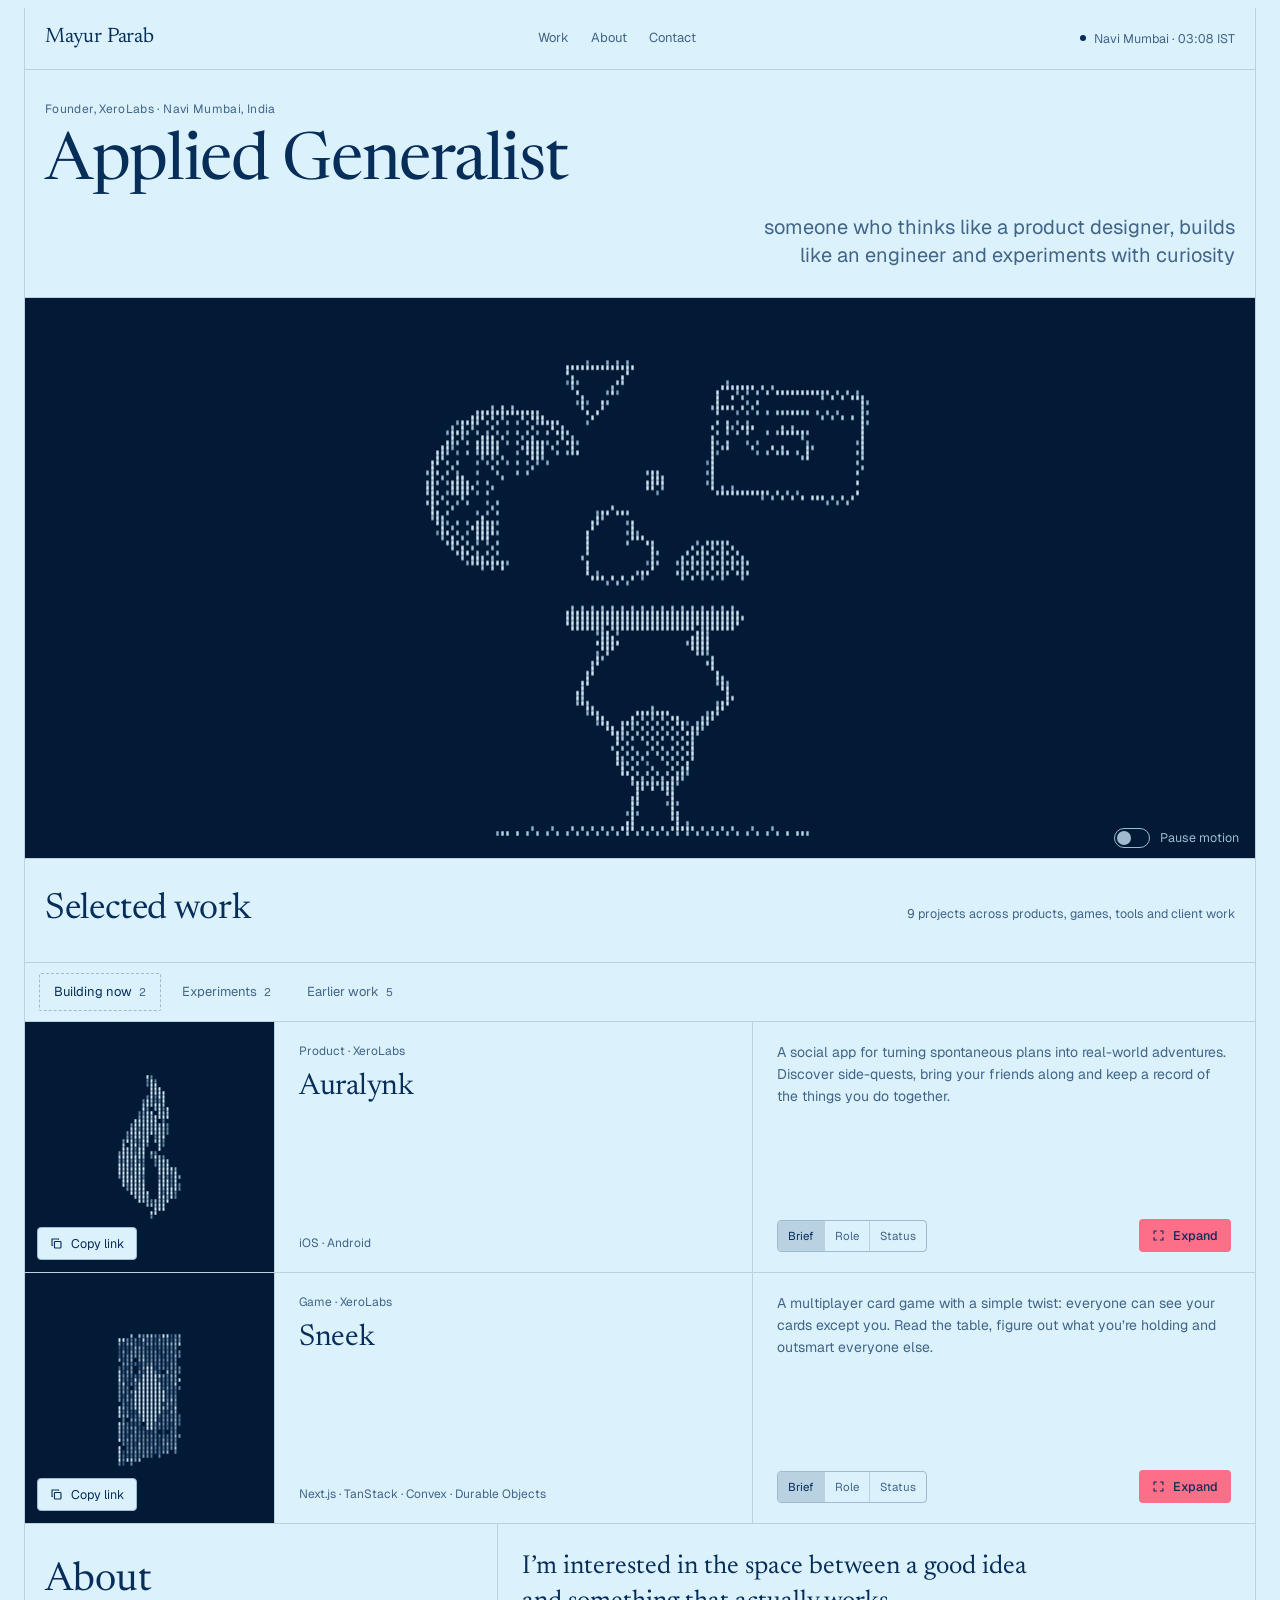
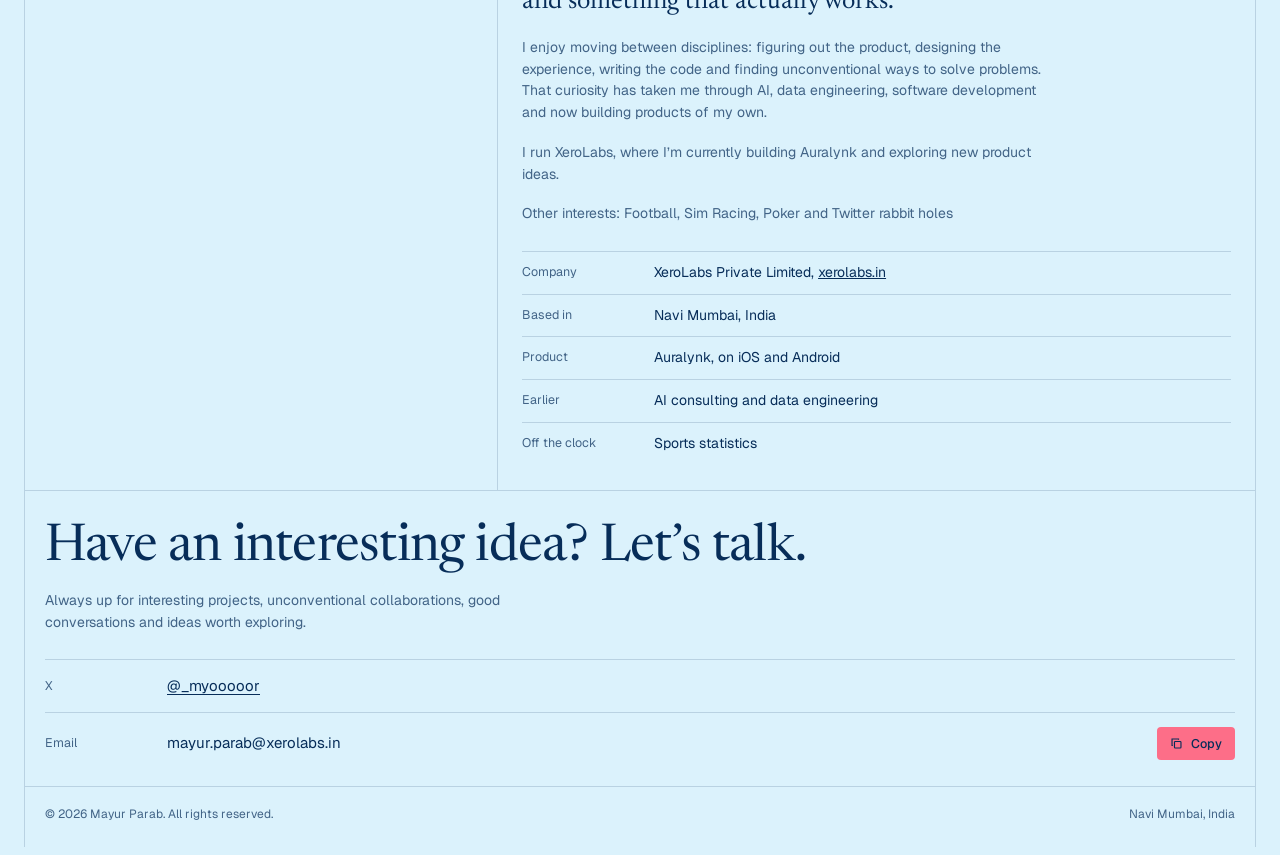
==== commit 196861d4: "updated layout" ====
--- a/index.html
+++ b/index.html
@@ -37,18 +37,12 @@
             <div class="stage">
                 <div class="stage-art" id="stageArt">
                     <canvas id="heroCanvas" aria-hidden="true"></canvas>
-    <span class="art-note">Hover to tilt</span>
-                </div>
-                <aside class="stage-copy">
-                    <p class="lead">Right now I'm building Auralynk, a social app for real-world side-quests and vibe checks with friends, live on iOS and Android. Before that I trained predictive models, shipped data pipelines and built web apps for clients.</p>
-                    <div class="switch">
+                    <span class="art-note">Hover to tilt</span>
+                    <div class="switch art-switch">
                         <button id="motionSwitch" type="button" role="switch" aria-checked="false" aria-labelledby="motionLabel"></button>
                         <span id="motionLabel">Pause motion</span>
                     </div>
-                    <div class="nowbox">
-                        <div class="pill"><span>Building now: Auralynk, Sneek</span><a class="cta-link" href="#work">See the work</a></div>
-                    </div>
-                </aside>
+                </div>
             </div>
         </section>
 
@@ -67,7 +61,7 @@
                 <p class="big">I’m interested in the space between a good idea and something that actually works.</p>
                 <p class="small">I enjoy moving between disciplines: figuring out the product, designing the experience, writing the code and finding unconventional ways to solve problems. That curiosity has taken me through AI, data engineering, software development and now building products of my own.</p>
                 <p class="small">I run XeroLabs, where I’m currently building Auralynk and exploring new product ideas.</p>
-                <p class="small">I don’t particularly enjoy staying in one lane. There’s usually something more interesting happening just outside it.</p>
+                <p class="small">Other interests: Football, Sim Racing, Poker and Twitter rabbit holes</p>
                 <dl class="facts">
                     <div><dt>Company</dt><dd>XeroLabs Private Limited, <a href="https://xerolabs.in" target="_blank" rel="noopener">xerolabs.in</a></dd></div>
                     <div><dt>Based in</dt><dd>Navi Mumbai, India</dd></div>
--- a/styles.css
+++ b/styles.css
@@ -43,30 +43,29 @@
 
 /* hero */
 .strip{padding:30px 20px 28px;border-bottom:1px solid var(--line)}
-.sub{margin:16px 0 0;max-width:46ch;font-size:clamp(16px,1.9vw,20px);line-height:1.4;color:var(--ink-2);text-wrap:balance}
+.sub{margin:16px 0 0 auto;text-align:right;max-width:46ch;font-size:clamp(16px,1.9vw,20px);line-height:1.4;color:var(--ink-2);text-wrap:balance}
 .kicker{margin:0 0 12px;font-size:12px;letter-spacing:.03em;color:var(--ink-2)}
 h1{font-size:clamp(36px,6.2vw,66px);line-height:1.02;letter-spacing:-.02em;max-width:17ch}
-.stage{display:grid;grid-template-columns:minmax(0,1.5fr) minmax(0,1fr);border-bottom:1px solid var(--line)}
-.stage-art{position:relative;aspect-ratio:1.28;min-height:300px;border-right:1px solid var(--line)}
+.stage{border-bottom:1px solid var(--line)}
+.stage-art{position:relative;aspect-ratio:2.2;min-height:300px}
 .stage-art canvas,.card-art canvas,.dlg-art canvas{position:absolute;inset:0;width:100%;height:100%;display:block}
 .art-note{position:absolute;left:16px;bottom:12px;font-size:11.5px;color:var(--tile-ink)}
 .stage-art,.card-art,.dlg-art{background:var(--tile)}
 @media (hover:none){.art-note{display:none}}
-.stage-copy{display:flex;flex-direction:column;gap:16px;padding:22px 24px 24px;min-width:0}
-.label{margin:0;font-size:12.5px;color:var(--ink)}
-.lead{margin:0;color:var(--ink-2);max-width:46ch}
 .switch{display:flex;align-items:center;gap:10px;font-size:12.5px;color:var(--ink-2)}
 .switch button{appearance:none;border:1px solid var(--line-2);background:var(--bg);width:36px;height:20px;border-radius:10px;padding:0;position:relative;cursor:pointer}
 .switch button::after{content:"";position:absolute;top:2px;left:2px;width:14px;height:14px;border-radius:50%;background:var(--ink-2);transition:transform .15s ease}
 .switch button[aria-checked="true"]{background:var(--line)}
 .switch button[aria-checked="true"]::after{transform:translateX(16px);background:var(--ink)}
-.nowbox{margin-top:auto;position:relative;min-height:130px;border:1px solid var(--line);background-image:radial-gradient(var(--line-2) 1px,transparent 1.3px);background-size:9px 9px}
-.pill{position:absolute;right:10px;bottom:10px;max-width:calc(100% - 20px);display:flex;flex-wrap:wrap;align-items:center;gap:4px 12px;background:var(--bg);border:1px solid var(--line);padding:7px 11px;font-size:12px}
-.pill a{text-underline-offset:3px}
+.art-switch{position:absolute;right:16px;bottom:10px;color:var(--tile-ink)}
+.art-switch button{background:transparent;border-color:var(--tile-ink)}
+.art-switch button::after{background:var(--tile-ink)}
+.art-switch button[aria-checked="true"]{background:var(--tile-ink)}
+.art-switch button[aria-checked="true"]::after{background:var(--tile)}
 @media (max-width:820px){
-  .stage{grid-template-columns:minmax(0,1fr)}
-  .stage-art{aspect-ratio:1.1;border-right:0;border-bottom:1px solid var(--line)}
+  .stage-art{aspect-ratio:1.6}
 }
+@media (max-width:560px){.stage-art{aspect-ratio:1.1}}
 
 /* work */
 .sec-h{display:flex;justify-content:space-between;align-items:baseline;gap:8px 16px;flex-wrap:wrap;padding:24px 20px;border-bottom:1px solid var(--line)}
@@ -94,8 +93,6 @@
 .btn{font:inherit;font-size:12.5px;display:inline-flex;align-items:center;gap:8px;padding:8px 12px;border-radius:4px;cursor:pointer;border:1px solid transparent;line-height:1.2}
 .btn svg{width:13px;height:13px;flex:none}
 .btn-solid{background:var(--cta);color:var(--cta-ink);font-weight:500}
-.pill a.cta-link{background:var(--cta);color:var(--cta-ink);text-decoration:none;padding:4px 10px;border-radius:4px;font-weight:500}
-.pill a.cta-link:hover{opacity:.86}
 .btn-solid:hover{opacity:.86}
 .btn-ghost{background:var(--bg);color:var(--ink);border-color:var(--line-2)}
 .btn-ghost:hover{border-color:var(--ink)}
@@ -121,7 +118,7 @@
 
 /* contact */
 .contact{padding:30px 20px 12px;border-bottom:1px solid var(--line)}
-.contact h2{font-size:clamp(30px,4.4vw,52px);line-height:1.05;letter-spacing:-.015em;max-width:20ch;margin-bottom:14px}
+.contact h2{font-size:clamp(30px,4.4vw,52px);line-height:1.05;letter-spacing:-.015em;text-wrap:balance;margin-bottom:14px}
 .contact-sub{margin:0 0 26px;max-width:56ch;color:var(--ink-2)}
 .crow{display:grid;grid-template-columns:110px minmax(0,1fr) auto;gap:12px;align-items:center;padding:14px 0;border-top:1px solid var(--line)}
 .crow .l{color:var(--ink-2);font-size:12.5px}
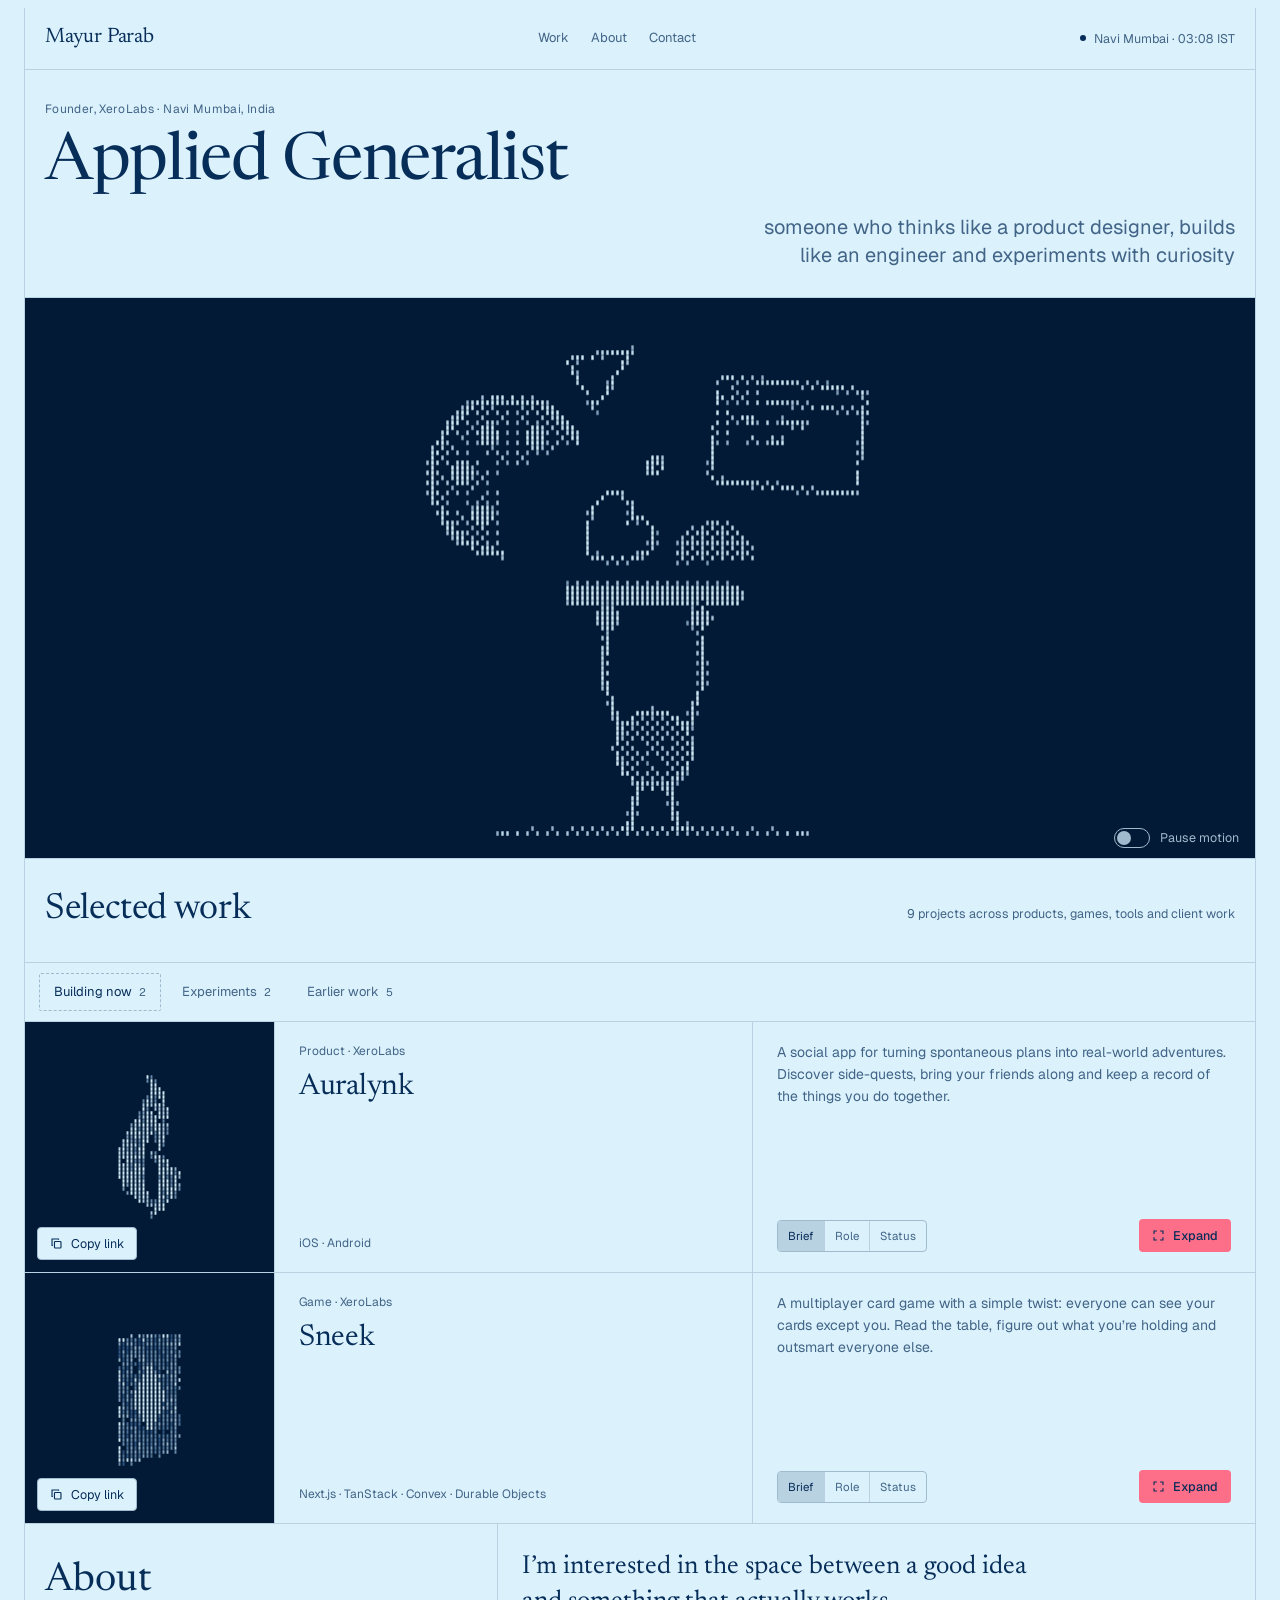
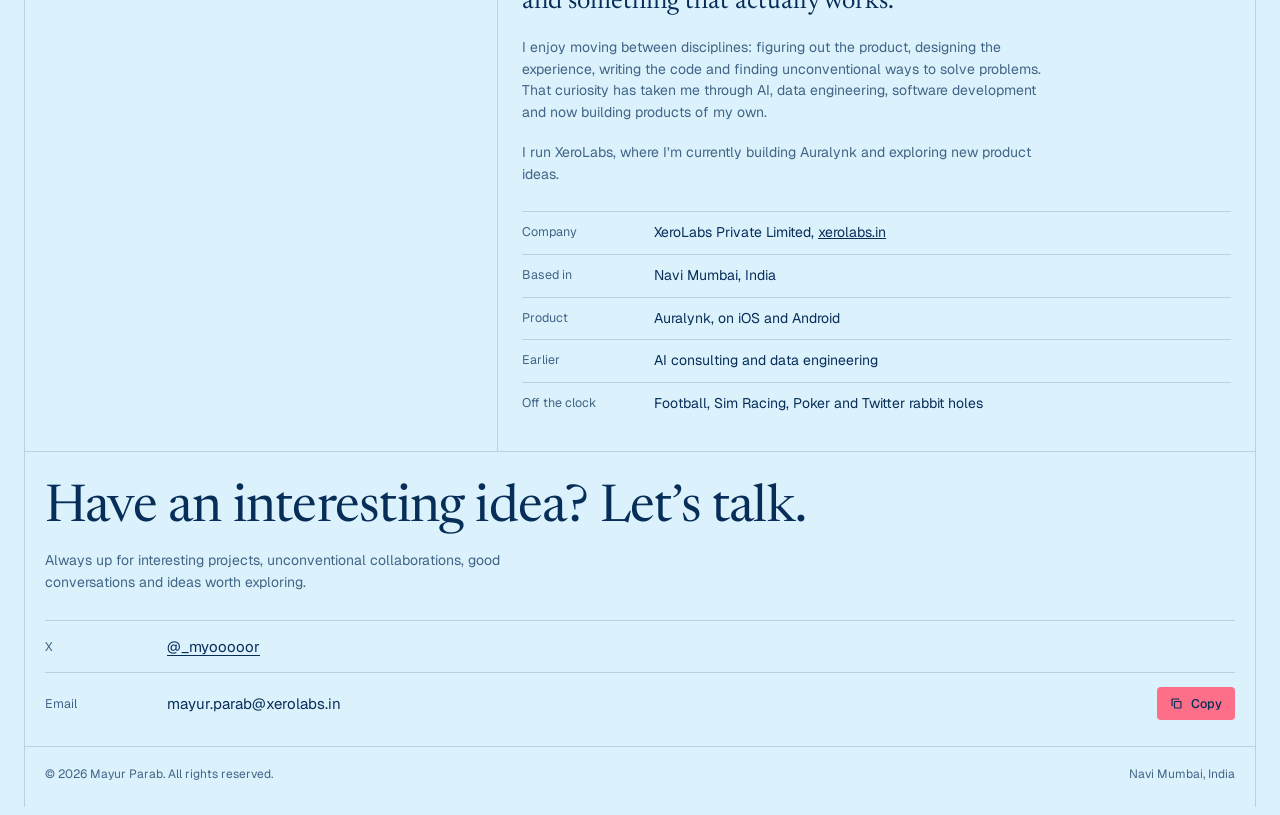
==== commit 8d4e7a5e: "updated content" ====
--- a/index.html
+++ b/index.html
@@ -61,13 +61,12 @@
                 <p class="big">I’m interested in the space between a good idea and something that actually works.</p>
                 <p class="small">I enjoy moving between disciplines: figuring out the product, designing the experience, writing the code and finding unconventional ways to solve problems. That curiosity has taken me through AI, data engineering, software development and now building products of my own.</p>
                 <p class="small">I run XeroLabs, where I’m currently building Auralynk and exploring new product ideas.</p>
-                <p class="small">Other interests: Football, Sim Racing, Poker and Twitter rabbit holes</p>
                 <dl class="facts">
                     <div><dt>Company</dt><dd>XeroLabs Private Limited, <a href="https://xerolabs.in" target="_blank" rel="noopener">xerolabs.in</a></dd></div>
                     <div><dt>Based in</dt><dd>Navi Mumbai, India</dd></div>
                     <div><dt>Product</dt><dd>Auralynk, on iOS and Android</dd></div>
                     <div><dt>Earlier</dt><dd>AI consulting and data engineering</dd></div>
-                    <div><dt>Off the clock</dt><dd>Sports statistics</dd></div>
+                    <div><dt>Off the clock</dt><dd>Football, Sim Racing, Poker and Twitter rabbit holes</dd></div>
                 </dl>
             </div>
         </section>
